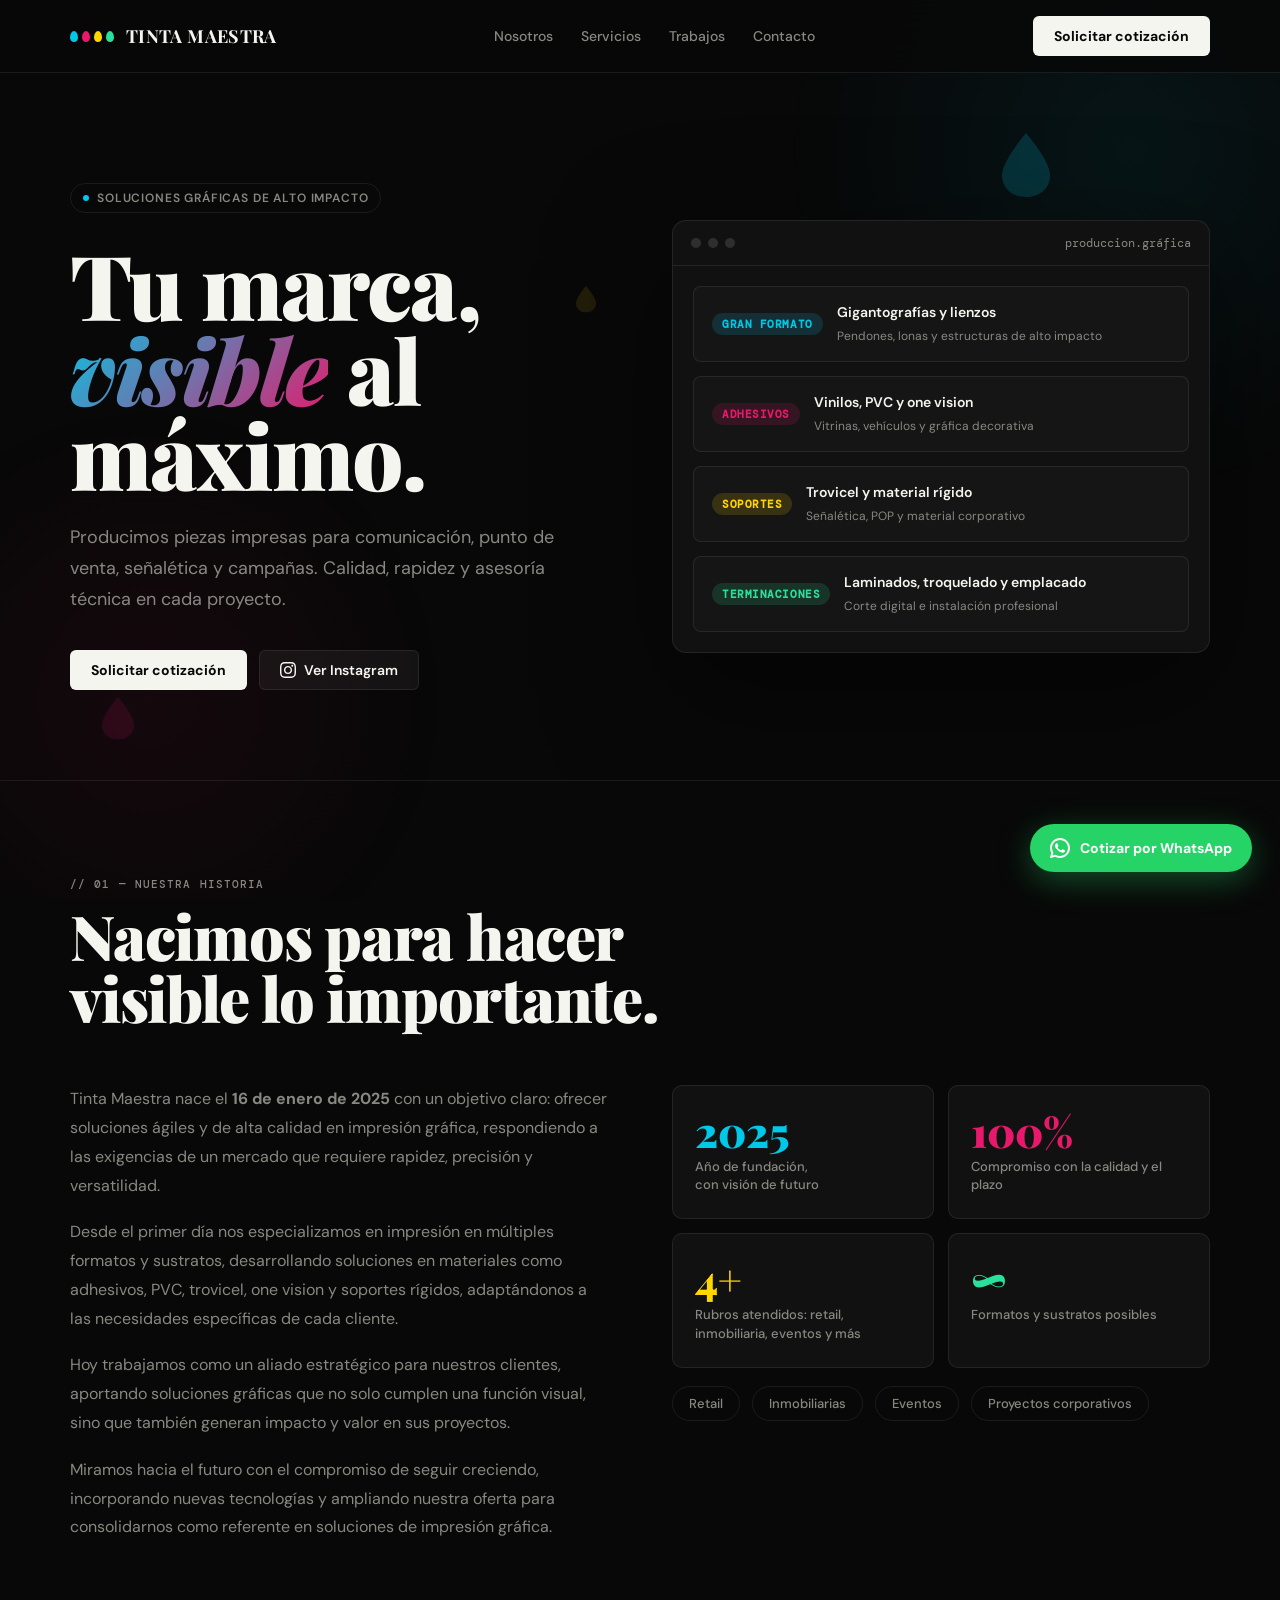
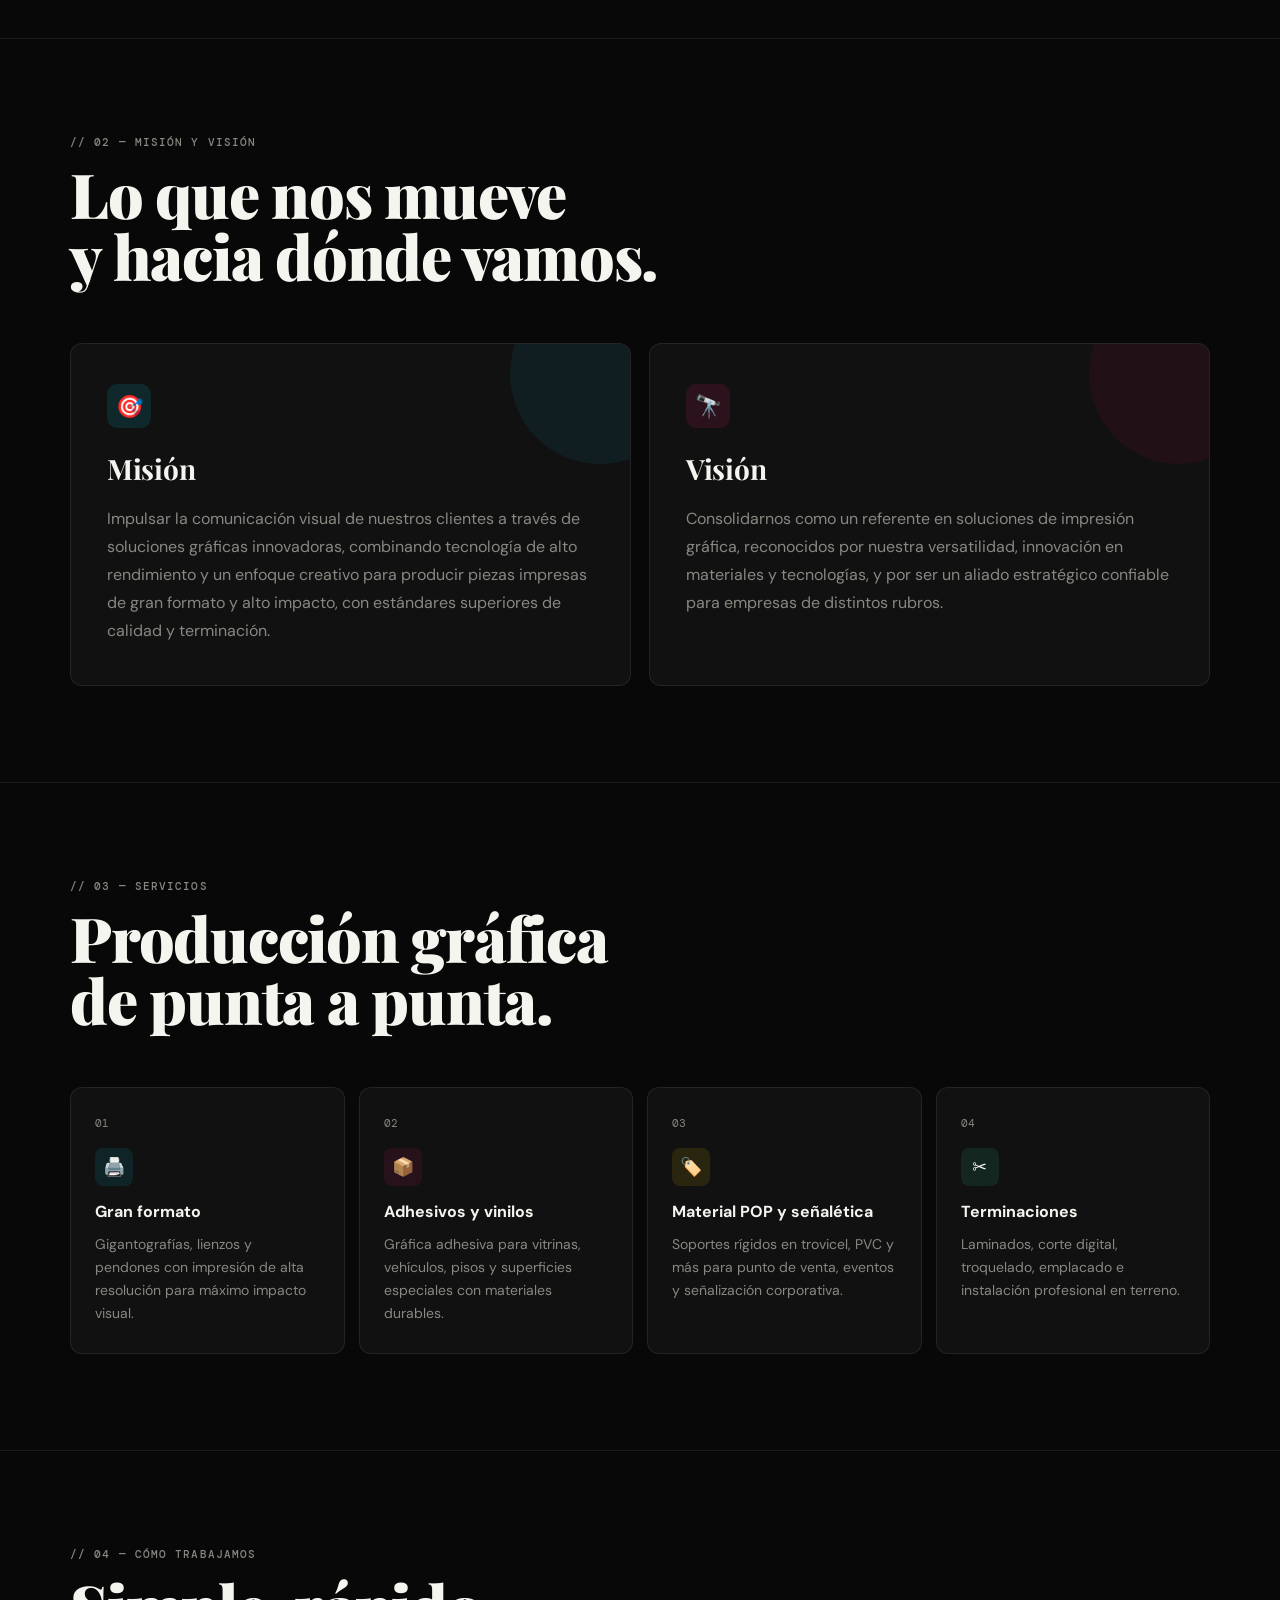
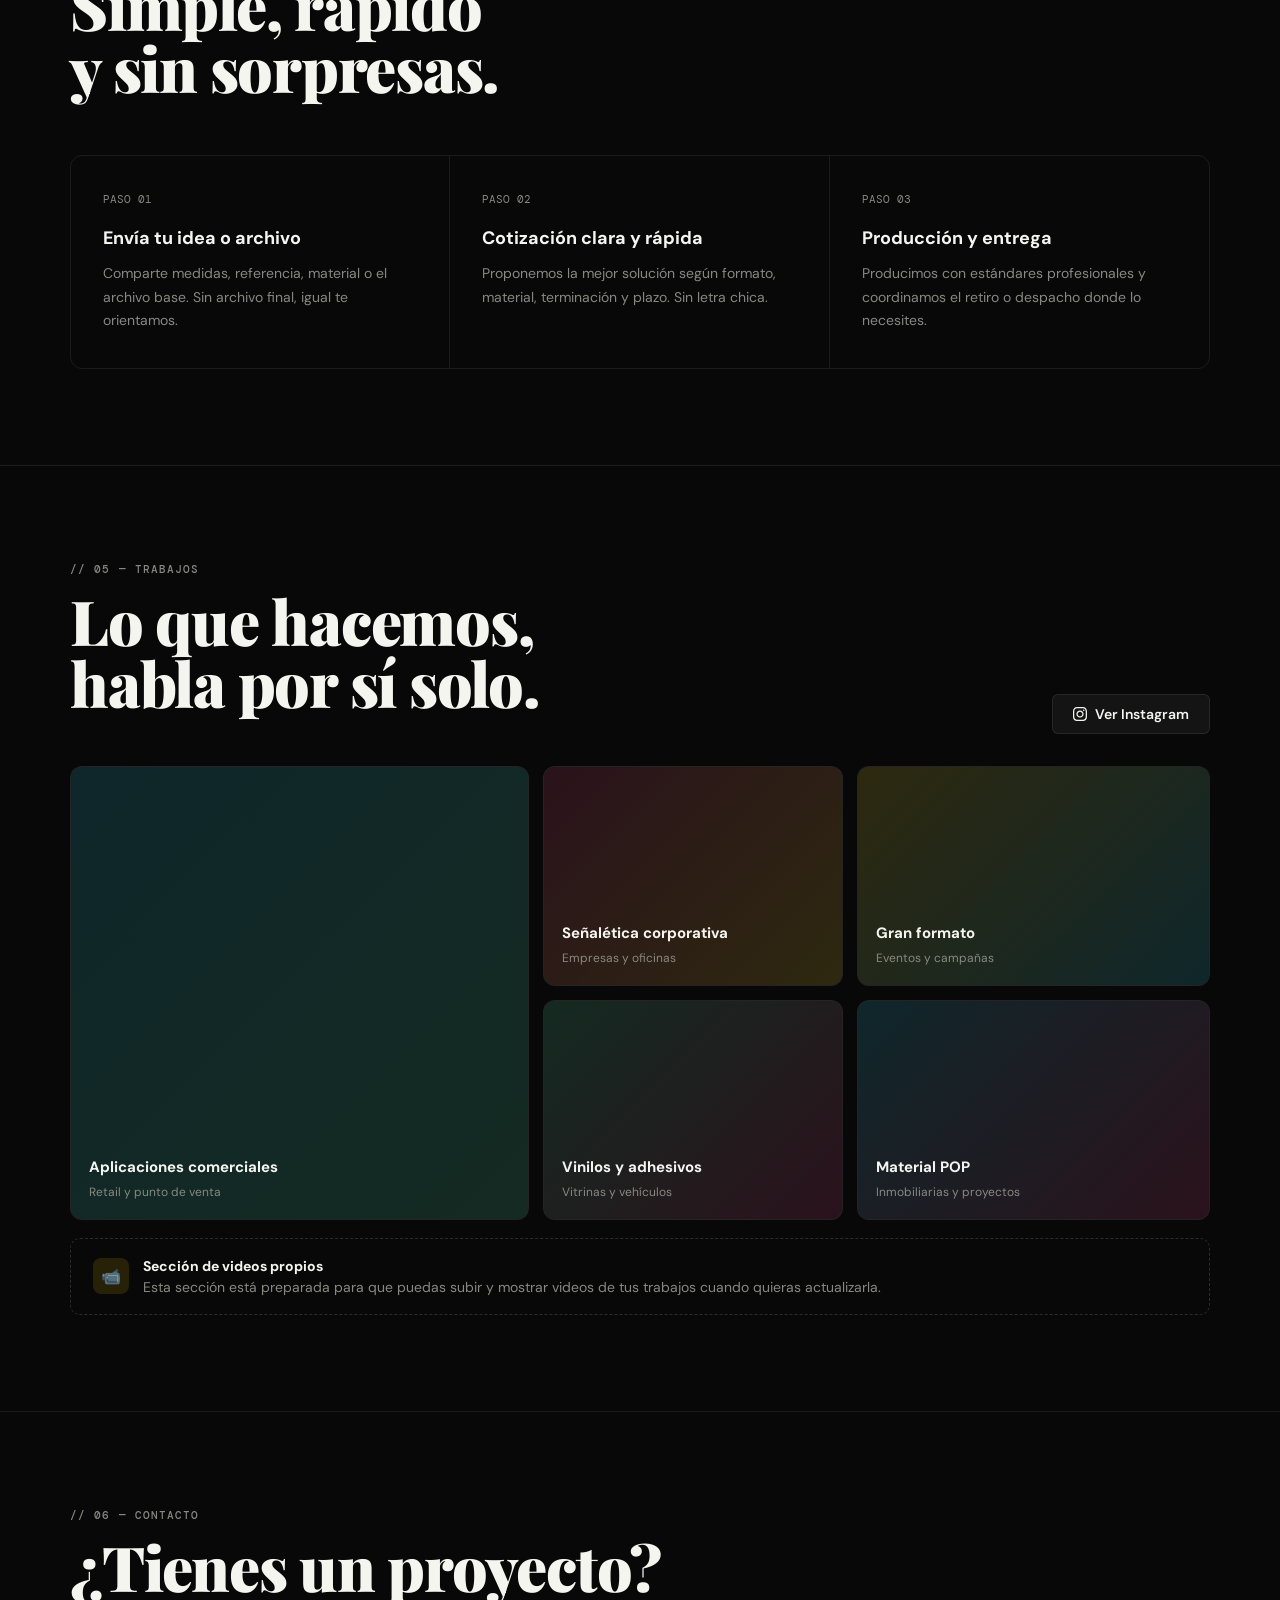
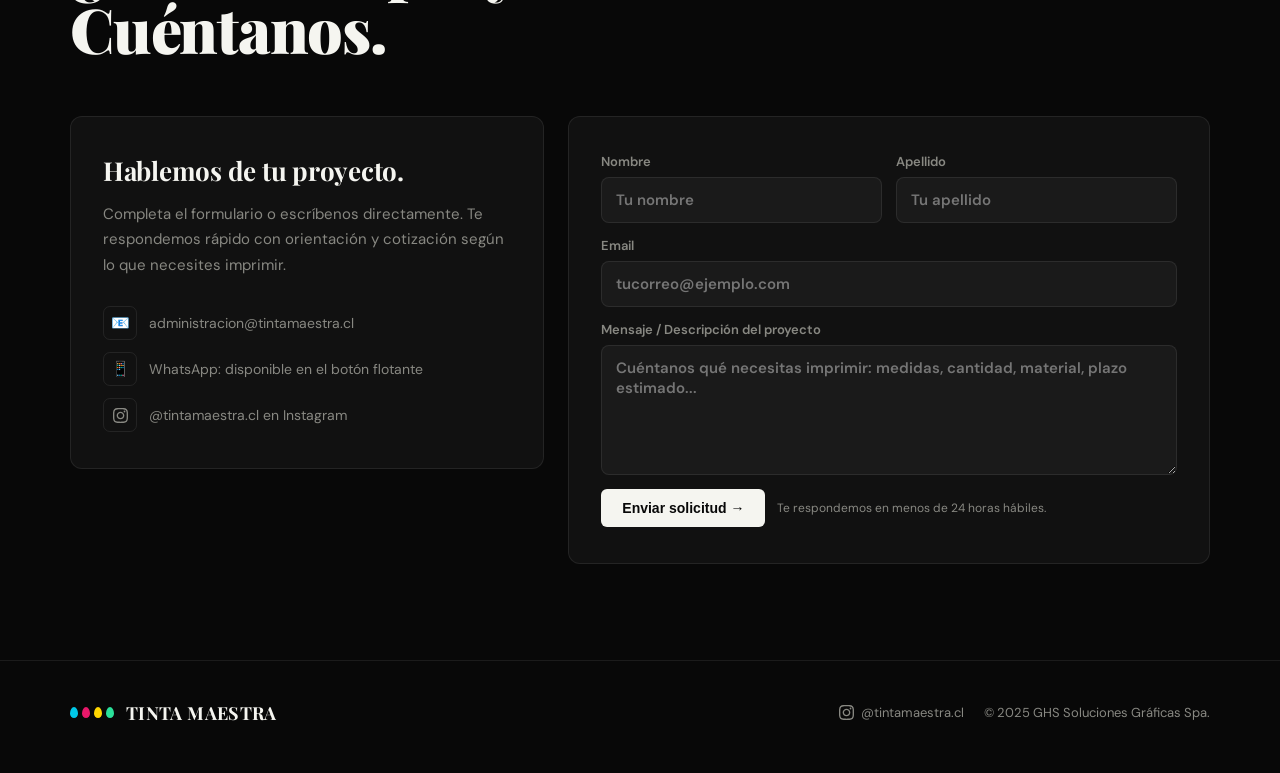
==== demotintamaestra/index.html @ c4d0e5df "feat: add Tinta Maestra landing demo" ====
<!doctype html>
<html lang="es">
<head>
  <meta charset="utf-8" />
  <meta name="viewport" content="width=device-width, initial-scale=1" />
  <title>Tinta Maestra — Soluciones Gráficas de Alto Impacto</title>
  <link rel="preconnect" href="https://fonts.googleapis.com" />
  <link rel="preconnect" href="https://fonts.gstatic.com" crossorigin />
  <link href="https://fonts.googleapis.com/css2?family=Playfair+Display:wght@700;900&family=DM+Sans:wght@300;400;500;700&family=DM+Mono:wght@400;500&display=swap" rel="stylesheet" />
  <style>
    /* ─── Tokens ─────────────────────────────────────────────── */
    :root {
      --bg:       #080808;
      --surface:  #111111;
      --border:   rgba(255,255,255,0.08);
      --text:     #f5f5f0;
      --muted:    #888882;
      --cyan:     #00C8E8;
      --magenta:  #E8186A;
      --yellow:   #FFD600;
      --green:    #2AE09A;
      font-family: 'DM Sans', system-ui, sans-serif;
    }

    *, *::before, *::after { box-sizing: border-box; margin: 0; padding: 0; }

    html { scroll-behavior: smooth; }

    body {
      background: var(--bg);
      color: var(--text);
      overflow-x: hidden;
      -webkit-font-smoothing: antialiased;
    }

    a { color: inherit; text-decoration: none; }

    /* ─── Ambient blob ────────────────────────────────────────── */
    .ambient {
      position: fixed;
      inset: 0;
      pointer-events: none;
      z-index: 0;
      overflow: hidden;
    }
    .ambient::before {
      content: '';
      position: absolute;
      width: 700px; height: 700px;
      top: -200px; right: -200px;
      background: radial-gradient(circle, rgba(0,200,232,0.07) 0%, transparent 70%);
      animation: drift 22s ease-in-out infinite alternate;
    }
    .ambient::after {
      content: '';
      position: absolute;
      width: 600px; height: 600px;
      bottom: -100px; left: -150px;
      background: radial-gradient(circle, rgba(232,24,106,0.06) 0%, transparent 70%);
      animation: drift 18s ease-in-out infinite alternate-reverse;
    }
    @keyframes drift {
      from { transform: translate(0,0); }
      to   { transform: translate(40px, 30px); }
    }

    /* ─── Drop SVG decorators ─────────────────────────────────── */
    .drops-deco {
      position: absolute;
      pointer-events: none;
      z-index: 0;
    }

    /* ─── Layout shell ────────────────────────────────────────── */
    .shell {
      width: min(1140px, calc(100% - 40px));
      margin-inline: auto;
      position: relative;
      z-index: 1;
    }

    /* ─── Nav ─────────────────────────────────────────────────── */
    .nav {
      position: sticky;
      top: 0;
      z-index: 100;
      border-bottom: 1px solid var(--border);
      background: rgba(8,8,8,0.82);
      backdrop-filter: blur(20px);
    }
    .nav-inner {
      display: flex;
      align-items: center;
      justify-content: space-between;
      min-height: 72px;
      gap: 24px;
    }
    .logo {
      display: flex;
      align-items: center;
      gap: 12px;
      font-family: 'Playfair Display', serif;
      font-size: 18px;
      font-weight: 700;
      letter-spacing: 0.02em;
    }
    .logo-drops {
      display: flex;
      gap: 4px;
    }
    .logo-drops span {
      display: block;
      width: 8px; height: 11px;
      border-radius: 50% 50% 50% 50% / 60% 60% 40% 40%;
    }
    .drop-c { background: var(--cyan); }
    .drop-m { background: var(--magenta); }
    .drop-y { background: var(--yellow); }
    .drop-g { background: var(--green); }

    .nav-links {
      display: flex;
      gap: 28px;
      color: var(--muted);
      font-size: 14px;
      font-weight: 500;
    }
    .nav-links a { transition: color 0.2s; }
    .nav-links a:hover { color: var(--text); }

    .btn {
      display: inline-flex;
      align-items: center;
      gap: 8px;
      padding: 10px 20px;
      border-radius: 6px;
      font-size: 14px;
      font-weight: 600;
      border: 1px solid var(--border);
      background: rgba(255,255,255,0.05);
      color: var(--text);
      cursor: pointer;
      transition: background 0.2s, transform 0.15s;
      white-space: nowrap;
    }
    .btn:hover { background: rgba(255,255,255,0.1); }
    .btn:active { transform: scale(0.97); }
    .btn-primary {
      background: var(--text);
      color: #080808;
      border-color: transparent;
      font-weight: 700;
    }
    .btn-primary:hover { background: #d8d8d4; }

    .btn-wa {
      background: #25D366;
      color: #fff;
      border-color: transparent;
      padding: 10px 18px;
    }
    .btn-wa:hover { background: #1ebe5d; }

    /* ─── Hero ────────────────────────────────────────────────── */
    .hero-wrap {
      position: relative;
      overflow: hidden;
      padding: 110px 0 90px;
    }
    .hero-grid {
      display: grid;
      grid-template-columns: 1fr 1fr;
      gap: 64px;
      align-items: center;
    }
    .tag {
      display: inline-flex;
      align-items: center;
      gap: 8px;
      padding: 6px 12px;
      border: 1px solid var(--border);
      border-radius: 999px;
      color: var(--muted);
      font-size: 12px;
      font-weight: 600;
      letter-spacing: 0.07em;
      text-transform: uppercase;
      margin-bottom: 28px;
    }
    .tag-dot {
      width: 6px; height: 6px;
      border-radius: 50%;
      background: var(--cyan);
      animation: pulse 2s ease-in-out infinite;
    }
    @keyframes pulse {
      0%,100% { opacity: 1; }
      50%      { opacity: 0.3; }
    }
    h1 {
      font-family: 'Playfair Display', serif;
      font-size: clamp(52px, 7vw, 96px);
      font-weight: 900;
      line-height: 0.95;
      letter-spacing: -0.02em;
      margin-bottom: 26px;
    }
    h1 em {
      font-style: italic;
      background: linear-gradient(135deg, var(--cyan), var(--magenta));
      -webkit-background-clip: text;
      -webkit-text-fill-color: transparent;
      background-clip: text;
    }
    .lead {
      color: var(--muted);
      font-size: 18px;
      line-height: 1.7;
      max-width: 520px;
      margin-bottom: 36px;
    }
    .hero-ctas {
      display: flex;
      gap: 12px;
      flex-wrap: wrap;
    }

    /* Hero visual: print board */
    .print-canvas {
      border: 1px solid var(--border);
      border-radius: 14px;
      background: var(--surface);
      overflow: hidden;
      box-shadow: 0 40px 120px rgba(0,0,0,0.5);
    }
    .canvas-bar {
      display: flex;
      align-items: center;
      justify-content: space-between;
      padding: 14px 18px;
      border-bottom: 1px solid var(--border);
    }
    .canvas-dots { display: flex; gap: 7px; }
    .canvas-dots span {
      width: 10px; height: 10px;
      border-radius: 50%;
      background: rgba(255,255,255,0.12);
    }
    .canvas-label { color: var(--muted); font-size: 12px; font-family: 'DM Mono', monospace; }
    .canvas-body { padding: 20px; display: grid; gap: 14px; }
    .print-item {
      border: 1px solid var(--border);
      border-radius: 8px;
      padding: 16px 18px;
      background: rgba(255,255,255,0.02);
      display: flex;
      align-items: center;
      gap: 14px;
    }
    .print-item .pill {
      flex-shrink: 0;
      padding: 4px 10px;
      border-radius: 999px;
      font-size: 11px;
      font-weight: 700;
      font-family: 'DM Mono', monospace;
      letter-spacing: 0.05em;
    }
    .pill-c { background: rgba(0,200,232,0.15);  color: var(--cyan); }
    .pill-m { background: rgba(232,24,106,0.15); color: var(--magenta); }
    .pill-y { background: rgba(255,214,0,0.15);  color: var(--yellow); }
    .pill-g { background: rgba(42,224,154,0.15); color: var(--green); }
    .print-item-text strong {
      display: block;
      font-size: 14px;
      font-weight: 600;
      margin-bottom: 3px;
    }
    .print-item-text span {
      font-size: 12px;
      color: var(--muted);
    }

    /* ─── Section base ────────────────────────────────────────── */
    section {
      padding: 96px 0;
      border-top: 1px solid var(--border);
      position: relative;
    }
    .section-tag {
      font-family: 'DM Mono', monospace;
      font-size: 11px;
      font-weight: 500;
      letter-spacing: 0.1em;
      text-transform: uppercase;
      color: var(--muted);
      margin-bottom: 14px;
    }
    h2 {
      font-family: 'Playfair Display', serif;
      font-size: clamp(36px, 5vw, 62px);
      font-weight: 900;
      line-height: 1.0;
      letter-spacing: -0.02em;
      margin-bottom: 20px;
    }
    .section-lead {
      color: var(--muted);
      font-size: 17px;
      line-height: 1.7;
      max-width: 640px;
    }

    /* ─── Historia ────────────────────────────────────────────── */
    .historia-grid {
      display: grid;
      grid-template-columns: 1fr 1fr;
      gap: 64px;
      align-items: start;
      margin-top: 56px;
    }
    .historia-text p {
      color: var(--muted);
      font-size: 16px;
      line-height: 1.8;
      margin-bottom: 18px;
    }
    .historia-text p:last-child { margin-bottom: 0; }
    .historia-stat-grid {
      display: grid;
      grid-template-columns: 1fr 1fr;
      gap: 14px;
    }
    .stat-card {
      border: 1px solid var(--border);
      border-radius: 10px;
      padding: 24px 22px;
      background: var(--surface);
    }
    .stat-num {
      font-family: 'Playfair Display', serif;
      font-size: 42px;
      font-weight: 900;
      line-height: 1;
      margin-bottom: 6px;
    }
    .stat-label {
      color: var(--muted);
      font-size: 13px;
      font-weight: 500;
      line-height: 1.4;
    }

    /* ─── Misión / Visión ─────────────────────────────────────── */
    .mv-grid {
      display: grid;
      grid-template-columns: 1fr 1fr;
      gap: 18px;
      margin-top: 56px;
    }
    .mv-card {
      border: 1px solid var(--border);
      border-radius: 12px;
      padding: 40px 36px;
      background: var(--surface);
      position: relative;
      overflow: hidden;
    }
    .mv-card::before {
      content: '';
      position: absolute;
      width: 180px; height: 180px;
      top: -60px; right: -60px;
      border-radius: 50%;
      opacity: 0.07;
    }
    .mv-card.mision::before { background: var(--cyan); }
    .mv-card.vision::before  { background: var(--magenta); }
    .mv-icon {
      width: 44px; height: 44px;
      border-radius: 10px;
      display: grid;
      place-items: center;
      margin-bottom: 22px;
      font-size: 22px;
    }
    .mv-card.mision .mv-icon { background: rgba(0,200,232,0.12); }
    .mv-card.vision  .mv-icon { background: rgba(232,24,106,0.12); }
    .mv-card h3 {
      font-family: 'Playfair Display', serif;
      font-size: 28px;
      font-weight: 700;
      margin-bottom: 18px;
      letter-spacing: -0.01em;
    }
    .mv-card p {
      color: var(--muted);
      font-size: 16px;
      line-height: 1.75;
    }

    /* ─── Servicios ───────────────────────────────────────────── */
    .services-grid {
      display: grid;
      grid-template-columns: repeat(4, 1fr);
      gap: 14px;
      margin-top: 56px;
    }
    .service-card {
      border: 1px solid var(--border);
      border-radius: 12px;
      padding: 28px 24px;
      background: var(--surface);
      transition: border-color 0.25s, transform 0.2s;
      opacity: 0;
      transform: translateY(18px);
    }
    .service-card.visible {
      opacity: 1;
      transform: translateY(0);
      transition: opacity 0.5s cubic-bezier(0.16,1,0.3,1), transform 0.5s cubic-bezier(0.16,1,0.3,1), border-color 0.25s;
    }
    .service-card:hover { border-color: rgba(255,255,255,0.18); transform: translateY(-3px); }
    .svc-num {
      font-family: 'DM Mono', monospace;
      font-size: 11px;
      color: var(--muted);
      margin-bottom: 18px;
    }
    .svc-icon {
      width: 38px; height: 38px;
      border-radius: 8px;
      display: grid;
      place-items: center;
      margin-bottom: 16px;
      font-size: 18px;
    }
    .service-card h3 {
      font-size: 16px;
      font-weight: 700;
      margin-bottom: 10px;
      line-height: 1.3;
    }
    .service-card p {
      color: var(--muted);
      font-size: 14px;
      line-height: 1.65;
    }

    /* ─── Proceso ─────────────────────────────────────────────── */
    .process-steps {
      display: grid;
      grid-template-columns: repeat(3, 1fr);
      gap: 0;
      margin-top: 56px;
      border: 1px solid var(--border);
      border-radius: 12px;
      overflow: hidden;
    }
    .process-step {
      padding: 36px 32px;
      border-right: 1px solid var(--border);
      position: relative;
    }
    .process-step:last-child { border-right: none; }
    .step-num {
      font-family: 'DM Mono', monospace;
      font-size: 11px;
      color: var(--muted);
      margin-bottom: 20px;
    }
    .process-step h3 {
      font-size: 18px;
      font-weight: 700;
      margin-bottom: 12px;
    }
    .process-step p {
      color: var(--muted);
      font-size: 14px;
      line-height: 1.65;
    }
    .step-line {
      position: absolute;
      top: 50%;
      right: -1px;
      width: 1px;
      height: 50%;
      transform: translateY(-50%);
    }

    /* ─── Trabajos / Galería ──────────────────────────────────── */
    .gallery-head {
      display: flex;
      align-items: flex-end;
      justify-content: space-between;
      margin-bottom: 32px;
      gap: 24px;
    }
    .gallery-grid {
      display: grid;
      grid-template-columns: 1.3fr 0.85fr 1fr;
      grid-template-rows: 220px 220px;
      gap: 14px;
    }
    .gallery-item {
      border: 1px solid var(--border);
      border-radius: 12px;
      background: var(--surface);
      overflow: hidden;
      position: relative;
      display: flex;
      align-items: flex-end;
      padding: 18px;
      transition: border-color 0.25s;
    }
    .gallery-item:hover { border-color: rgba(255,255,255,0.2); }
    .gallery-item:first-child { grid-row: 1 / 3; }
    .gallery-item .overlay {
      position: absolute;
      inset: 0;
      opacity: 0.12;
    }
    .gi-1 .overlay { background: linear-gradient(135deg, var(--cyan), var(--green)); }
    .gi-2 .overlay { background: linear-gradient(135deg, var(--magenta), var(--yellow)); }
    .gi-3 .overlay { background: linear-gradient(135deg, var(--yellow), var(--cyan)); }
    .gi-4 .overlay { background: linear-gradient(135deg, var(--green), var(--magenta)); }
    .gi-5 .overlay { background: linear-gradient(135deg, var(--cyan), var(--magenta)); }

    .gallery-label {
      position: relative;
      z-index: 1;
    }
    .gallery-label strong {
      display: block;
      font-size: 15px;
      font-weight: 700;
      margin-bottom: 3px;
    }
    .gallery-label span {
      font-size: 12px;
      color: var(--muted);
    }

    /* Video upload area */
    .upload-note {
      margin-top: 18px;
      padding: 18px 22px;
      border: 1px dashed rgba(255,255,255,0.15);
      border-radius: 10px;
      display: flex;
      align-items: center;
      gap: 14px;
      color: var(--muted);
      font-size: 14px;
    }
    .upload-icon {
      flex-shrink: 0;
      width: 36px; height: 36px;
      border-radius: 8px;
      background: rgba(255,214,0,0.12);
      display: grid;
      place-items: center;
      font-size: 16px;
    }

    /* ─── Clientes / sectores ─────────────────────────────────── */
    .clients-row {
      display: flex;
      gap: 12px;
      flex-wrap: wrap;
      margin-top: 18px;
    }
    .client-tag {
      padding: 8px 16px;
      border: 1px solid var(--border);
      border-radius: 999px;
      font-size: 13px;
      font-weight: 500;
      color: var(--muted);
    }

    /* ─── Contacto ────────────────────────────────────────────── */
    .contact-wrap {
      display: grid;
      grid-template-columns: 0.85fr 1.15fr;
      gap: 24px;
      margin-top: 56px;
      align-items: start;
    }
    .contact-info {
      border: 1px solid var(--border);
      border-radius: 12px;
      padding: 36px 32px;
      background: var(--surface);
    }
    .contact-info h3 {
      font-family: 'Playfair Display', serif;
      font-size: 26px;
      font-weight: 700;
      margin-bottom: 14px;
      letter-spacing: -0.01em;
    }
    .contact-info p {
      color: var(--muted);
      font-size: 15px;
      line-height: 1.7;
      margin-bottom: 28px;
    }
    .contact-channels { display: grid; gap: 12px; }
    .channel {
      display: flex;
      align-items: center;
      gap: 12px;
      font-size: 14px;
      color: var(--muted);
    }
    .ch-icon {
      width: 34px; height: 34px;
      border-radius: 7px;
      border: 1px solid var(--border);
      display: grid;
      place-items: center;
      font-size: 15px;
      flex-shrink: 0;
    }

    .contact-form-wrap {
      border: 1px solid var(--border);
      border-radius: 12px;
      padding: 36px 32px;
      background: var(--surface);
    }
    form { display: grid; gap: 14px; }
    .field-row {
      display: grid;
      grid-template-columns: 1fr 1fr;
      gap: 14px;
    }
    label {
      display: grid;
      gap: 7px;
      font-size: 13px;
      font-weight: 600;
      color: var(--muted);
    }
    input, textarea {
      width: 100%;
      background: rgba(255,255,255,0.04);
      border: 1px solid var(--border);
      border-radius: 8px;
      padding: 12px 14px;
      color: var(--text);
      font: inherit;
      font-size: 15px;
      transition: border-color 0.2s;
      outline: none;
    }
    input:focus, textarea:focus { border-color: rgba(255,255,255,0.25); }
    textarea { min-height: 130px; resize: vertical; }
    .form-actions {
      display: flex;
      gap: 12px;
      align-items: center;
      flex-wrap: wrap;
    }
    .form-note {
      font-size: 12px;
      color: var(--muted);
      line-height: 1.5;
    }

    /* ─── Floating WhatsApp ───────────────────────────────────── */
    .wa-float {
      position: fixed;
      bottom: 28px;
      right: 28px;
      z-index: 200;
      display: flex;
      align-items: center;
      gap: 10px;
      padding: 14px 20px;
      background: #25D366;
      color: #fff;
      border-radius: 999px;
      font-size: 14px;
      font-weight: 700;
      box-shadow: 0 8px 32px rgba(37,211,102,0.35);
      transition: transform 0.2s, box-shadow 0.2s;
    }
    .wa-float:hover {
      transform: translateY(-2px);
      box-shadow: 0 12px 40px rgba(37,211,102,0.45);
    }
    .wa-float svg { flex-shrink: 0; }

    /* ─── Footer ──────────────────────────────────────────────── */
    footer {
      border-top: 1px solid var(--border);
      padding: 40px 0 48px;
    }
    .footer-inner {
      display: flex;
      align-items: center;
      justify-content: space-between;
      gap: 24px;
      flex-wrap: wrap;
    }
    .footer-right {
      display: flex;
      align-items: center;
      gap: 20px;
      color: var(--muted);
      font-size: 13px;
    }
    .ig-link {
      display: flex;
      align-items: center;
      gap: 7px;
      color: var(--muted);
      font-size: 13px;
      transition: color 0.2s;
    }
    .ig-link:hover { color: var(--text); }

    /* ─── Drop decorators scattered ──────────────────────────── */
    .drop-scatter {
      position: absolute;
      pointer-events: none;
      z-index: 0;
    }
    .drop-svg {
      opacity: 0.55;
    }

    /* ─── Responsive ──────────────────────────────────────────── */
    @media (max-width: 1000px) {
      .hero-grid,
      .historia-grid,
      .mv-grid,
      .contact-wrap { grid-template-columns: 1fr; }
      .services-grid { grid-template-columns: 1fr 1fr; }
      .gallery-grid {
        grid-template-columns: 1fr 1fr;
        grid-template-rows: auto;
      }
      .gallery-item:first-child { grid-row: auto; }
    }
    @media (max-width: 720px) {
      .nav-links { display: none; }
      .process-steps { grid-template-columns: 1fr; }
      .process-step { border-right: none; border-bottom: 1px solid var(--border); }
      .process-step:last-child { border-bottom: none; }
      .services-grid { grid-template-columns: 1fr; }
      .gallery-grid { grid-template-columns: 1fr; }
      .field-row { grid-template-columns: 1fr; }
      .wa-float span { display: none; }
      .wa-float { padding: 14px; }
    }
  </style>
</head>
<body>

  <!-- Ambient lighting -->
  <div class="ambient" aria-hidden="true"></div>

  <!-- Floating WhatsApp -->
  <a class="wa-float" href="https://wa.me/56912345678?text=Hola%20Tinta%20Maestra%2C%20quisiera%20cotizar%20un%20trabajo." target="_blank" rel="noreferrer" aria-label="Contactar por WhatsApp">
    <svg width="20" height="20" viewBox="0 0 24 24" fill="currentColor">
      <path d="M17.472 14.382c-.297-.149-1.758-.867-2.03-.967-.273-.099-.471-.148-.67.15-.197.297-.767.966-.94 1.164-.173.199-.347.223-.644.075-.297-.15-1.255-.463-2.39-1.475-.883-.788-1.48-1.761-1.653-2.059-.173-.297-.018-.458.13-.606.134-.133.298-.347.446-.52.149-.174.198-.298.298-.497.099-.198.05-.371-.025-.52-.075-.149-.669-1.612-.916-2.207-.242-.579-.487-.5-.669-.51-.173-.008-.371-.01-.57-.01-.198 0-.52.074-.792.372-.272.297-1.04 1.016-1.04 2.479 0 1.462 1.065 2.875 1.213 3.074.149.198 2.096 3.2 5.077 4.487.709.306 1.262.489 1.694.625.712.227 1.36.195 1.871.118.571-.085 1.758-.719 2.006-1.413.248-.694.248-1.289.173-1.413-.074-.124-.272-.198-.57-.347z"/>
      <path d="M12 0C5.373 0 0 5.373 0 12c0 2.127.558 4.126 1.532 5.858L.054 23.447a.5.5 0 00.61.61l5.629-1.49A11.95 11.95 0 0012 24c6.627 0 12-5.373 12-12S18.627 0 12 0zm0 21.6a9.549 9.549 0 01-4.9-1.349l-.35-.208-3.637.963.973-3.55-.23-.365A9.6 9.6 0 012.4 12C2.4 6.698 6.698 2.4 12 2.4S21.6 6.698 21.6 12 17.302 21.6 12 21.6z"/>
    </svg>
    <span>Cotizar por WhatsApp</span>
  </a>

  <!-- Nav -->
  <nav class="nav">
    <div class="shell nav-inner">
      <a class="logo" href="#">
        <div class="logo-drops" aria-hidden="true">
          <span class="drop-c"></span>
          <span class="drop-m"></span>
          <span class="drop-y"></span>
          <span class="drop-g"></span>
        </div>
        TINTA MAESTRA
      </a>
      <div class="nav-links">
        <a href="#nosotros">Nosotros</a>
        <a href="#servicios">Servicios</a>
        <a href="#trabajos">Trabajos</a>
        <a href="#contacto">Contacto</a>
      </div>
      <a class="btn btn-primary" href="#contacto">Solicitar cotización</a>
    </div>
  </nav>

  <main>
    <!-- ── HERO ──────────────────────────────────────────────── -->
    <div class="hero-wrap">
      <!-- Drop decorators -->
      <svg class="drop-scatter" style="top:60px;right:18%;opacity:0.18" width="48" height="64" viewBox="0 0 48 64">
        <path d="M24 0 C24 0 48 28 48 42 C48 56 37.3 64 24 64 C10.7 64 0 56 0 42 C0 28 24 0 24 0Z" fill="#00C8E8"/>
      </svg>
      <svg class="drop-scatter" style="bottom:40px;left:8%;opacity:0.13" width="32" height="44" viewBox="0 0 48 64">
        <path d="M24 0 C24 0 48 28 48 42 C48 56 37.3 64 24 64 C10.7 64 0 56 0 42 C0 28 24 0 24 0Z" fill="#E8186A"/>
      </svg>
      <svg class="drop-scatter" style="top:30%;left:45%;opacity:0.10" width="20" height="28" viewBox="0 0 48 64">
        <path d="M24 0 C24 0 48 28 48 42 C48 56 37.3 64 24 64 C10.7 64 0 56 0 42 C0 28 24 0 24 0Z" fill="#FFD600"/>
      </svg>

      <div class="shell hero-grid">
        <div>
          <div class="tag">
            <span class="tag-dot"></span>
            Soluciones gráficas de alto impacto
          </div>
          <h1>Tu marca,<br /><em>visible</em> al máximo.</h1>
          <p class="lead">
            Producimos piezas impresas para comunicación, punto de venta, señalética y campañas. Calidad, rapidez y asesoría técnica en cada proyecto.
          </p>
          <div class="hero-ctas">
            <a class="btn btn-primary" href="#contacto">Solicitar cotización</a>
            <a class="btn" href="https://www.instagram.com/tintamaestra.cl/" target="_blank" rel="noreferrer">
              <svg width="16" height="16" viewBox="0 0 24 24" fill="currentColor"><path d="M12 2.163c3.204 0 3.584.012 4.85.07 3.252.148 4.771 1.691 4.919 4.919.058 1.265.069 1.645.069 4.849 0 3.205-.012 3.584-.069 4.849-.149 3.225-1.664 4.771-4.919 4.919-1.266.058-1.644.07-4.85.07-3.204 0-3.584-.012-4.849-.07-3.26-.149-4.771-1.699-4.919-4.92-.058-1.265-.07-1.644-.07-4.849 0-3.204.013-3.583.07-4.849.149-3.227 1.664-4.771 4.919-4.919 1.266-.057 1.645-.069 4.849-.069zm0-2.163c-3.259 0-3.667.014-4.947.072-4.358.2-6.78 2.618-6.98 6.98-.059 1.281-.073 1.689-.073 4.948 0 3.259.014 3.668.072 4.948.2 4.358 2.618 6.78 6.98 6.98 1.281.058 1.689.072 4.948.072 3.259 0 3.668-.014 4.948-.072 4.354-.2 6.782-2.618 6.979-6.98.059-1.28.073-1.689.073-4.948 0-3.259-.014-3.667-.072-4.947-.196-4.354-2.617-6.78-6.979-6.98-1.281-.059-1.69-.073-4.949-.073zm0 5.838c-3.403 0-6.162 2.759-6.162 6.162s2.759 6.163 6.162 6.163 6.162-2.759 6.162-6.163c0-3.403-2.759-6.162-6.162-6.162zm0 10.162c-2.209 0-4-1.79-4-4 0-2.209 1.791-4 4-4s4 1.791 4 4c0 2.21-1.791 4-4 4zm6.406-11.845c-.796 0-1.441.645-1.441 1.44s.645 1.44 1.441 1.44c.795 0 1.439-.645 1.439-1.44s-.644-1.44-1.439-1.44z"/></svg>
              Ver Instagram
            </a>
          </div>
        </div>
        <div class="print-canvas">
          <div class="canvas-bar">
            <div class="canvas-dots"><span></span><span></span><span></span></div>
            <span class="canvas-label">produccion.gráfica</span>
          </div>
          <div class="canvas-body">
            <div class="print-item">
              <span class="pill pill-c">GRAN FORMATO</span>
              <div class="print-item-text">
                <strong>Gigantografías y lienzos</strong>
                <span>Pendones, lonas y estructuras de alto impacto</span>
              </div>
            </div>
            <div class="print-item">
              <span class="pill pill-m">ADHESIVOS</span>
              <div class="print-item-text">
                <strong>Vinilos, PVC y one vision</strong>
                <span>Vitrinas, vehículos y gráfica decorativa</span>
              </div>
            </div>
            <div class="print-item">
              <span class="pill pill-y">SOPORTES</span>
              <div class="print-item-text">
                <strong>Trovicel y material rígido</strong>
                <span>Señalética, POP y material corporativo</span>
              </div>
            </div>
            <div class="print-item">
              <span class="pill pill-g">TERMINACIONES</span>
              <div class="print-item-text">
                <strong>Laminados, troquelado y emplacado</strong>
                <span>Corte digital e instalación profesional</span>
              </div>
            </div>
          </div>
        </div>
      </div>
    </div>

    <!-- ── NOSOTROS / HISTORIA ────────────────────────────────── -->
    <section id="nosotros">
      <div class="shell">
        <p class="section-tag">// 01 — Nuestra historia</p>
        <h2>Nacimos para hacer<br />visible lo importante.</h2>

        <div class="historia-grid">
          <div class="historia-text">
            <p>
              Tinta Maestra nace el <strong>16 de enero de 2025</strong> con un objetivo claro: ofrecer soluciones ágiles y de alta calidad en impresión gráfica, respondiendo a las exigencias de un mercado que requiere rapidez, precisión y versatilidad.
            </p>
            <p>
              Desde el primer día nos especializamos en impresión en múltiples formatos y sustratos, desarrollando soluciones en materiales como adhesivos, PVC, trovicel, one vision y soportes rígidos, adaptándonos a las necesidades específicas de cada cliente.
            </p>
            <p>
              Hoy trabajamos como un aliado estratégico para nuestros clientes, aportando soluciones gráficas que no solo cumplen una función visual, sino que también generan impacto y valor en sus proyectos.
            </p>
            <p>
              Miramos hacia el futuro con el compromiso de seguir creciendo, incorporando nuevas tecnologías y ampliando nuestra oferta para consolidarnos como referente en soluciones de impresión gráfica.
            </p>
          </div>
          <div>
            <div class="historia-stat-grid">
              <div class="stat-card">
                <div class="stat-num" style="color:var(--cyan)">2025</div>
                <div class="stat-label">Año de fundación,<br/>con visión de futuro</div>
              </div>
              <div class="stat-card">
                <div class="stat-num" style="color:var(--magenta)">100%</div>
                <div class="stat-label">Compromiso con la calidad y el plazo</div>
              </div>
              <div class="stat-card">
                <div class="stat-num" style="color:var(--yellow)">4+</div>
                <div class="stat-label">Rubros atendidos: retail, inmobiliaria, eventos y más</div>
              </div>
              <div class="stat-card">
                <div class="stat-num" style="color:var(--green)">∞</div>
                <div class="stat-label">Formatos y sustratos posibles</div>
              </div>
            </div>
            <div class="clients-row" style="margin-top:18px">
              <span class="client-tag">Retail</span>
              <span class="client-tag">Inmobiliarias</span>
              <span class="client-tag">Eventos</span>
              <span class="client-tag">Proyectos corporativos</span>
            </div>
          </div>
        </div>
      </div>
    </section>

    <!-- ── MISIÓN / VISIÓN ────────────────────────────────────── -->
    <section>
      <div class="shell">
        <p class="section-tag">// 02 — Misión y visión</p>
        <h2>Lo que nos mueve<br />y hacia dónde vamos.</h2>
        <div class="mv-grid">
          <div class="mv-card mision">
            <div class="mv-icon">🎯</div>
            <h3>Misión</h3>
            <p>Impulsar la comunicación visual de nuestros clientes a través de soluciones gráficas innovadoras, combinando tecnología de alto rendimiento y un enfoque creativo para producir piezas impresas de gran formato y alto impacto, con estándares superiores de calidad y terminación.</p>
          </div>
          <div class="mv-card vision">
            <div class="mv-icon">🔭</div>
            <h3>Visión</h3>
            <p>Consolidarnos como un referente en soluciones de impresión gráfica, reconocidos por nuestra versatilidad, innovación en materiales y tecnologías, y por ser un aliado estratégico confiable para empresas de distintos rubros.</p>
          </div>
        </div>
      </div>
    </section>

    <!-- ── SERVICIOS ──────────────────────────────────────────── -->
    <section id="servicios">
      <div class="shell">
        <p class="section-tag">// 03 — Servicios</p>
        <h2>Producción gráfica<br />de punta a punta.</h2>
        <div class="services-grid">
          <article class="service-card" style="--delay:0ms">
            <div class="svc-num">01</div>
            <div class="svc-icon" style="background:rgba(0,200,232,0.1)">🖨️</div>
            <h3>Gran formato</h3>
            <p>Gigantografías, lienzos y pendones con impresión de alta resolución para máximo impacto visual.</p>
          </article>
          <article class="service-card" style="--delay:80ms">
            <div class="svc-num">02</div>
            <div class="svc-icon" style="background:rgba(232,24,106,0.1)">📦</div>
            <h3>Adhesivos y vinilos</h3>
            <p>Gráfica adhesiva para vitrinas, vehículos, pisos y superficies especiales con materiales durables.</p>
          </article>
          <article class="service-card" style="--delay:160ms">
            <div class="svc-num">03</div>
            <div class="svc-icon" style="background:rgba(255,214,0,0.1)">🏷️</div>
            <h3>Material POP y señalética</h3>
            <p>Soportes rígidos en trovicel, PVC y más para punto de venta, eventos y señalización corporativa.</p>
          </article>
          <article class="service-card" style="--delay:240ms">
            <div class="svc-num">04</div>
            <div class="svc-icon" style="background:rgba(42,224,154,0.1)">✂️</div>
            <h3>Terminaciones</h3>
            <p>Laminados, corte digital, troquelado, emplacado e instalación profesional en terreno.</p>
          </article>
        </div>
      </div>
    </section>

    <!-- ── PROCESO ────────────────────────────────────────────── -->
    <section id="proceso">
      <div class="shell">
        <p class="section-tag">// 04 — Cómo trabajamos</p>
        <h2>Simple, rápido<br />y sin sorpresas.</h2>
        <div class="process-steps">
          <article class="process-step">
            <div class="step-num">PASO 01</div>
            <h3>Envía tu idea o archivo</h3>
            <p>Comparte medidas, referencia, material o el archivo base. Sin archivo final, igual te orientamos.</p>
          </article>
          <article class="process-step">
            <div class="step-num">PASO 02</div>
            <h3>Cotización clara y rápida</h3>
            <p>Proponemos la mejor solución según formato, material, terminación y plazo. Sin letra chica.</p>
          </article>
          <article class="process-step">
            <div class="step-num">PASO 03</div>
            <h3>Producción y entrega</h3>
            <p>Producimos con estándares profesionales y coordinamos el retiro o despacho donde lo necesites.</p>
          </article>
        </div>
      </div>
    </section>

    <!-- ── TRABAJOS ───────────────────────────────────────────── -->
    <section id="trabajos">
      <div class="shell">
        <div class="gallery-head">
          <div>
            <p class="section-tag">// 05 — Trabajos</p>
            <h2>Lo que hacemos,<br />habla por sí solo.</h2>
          </div>
          <a class="btn" href="https://www.instagram.com/tintamaestra.cl/" target="_blank" rel="noreferrer">
            <svg width="14" height="14" viewBox="0 0 24 24" fill="currentColor"><path d="M12 2.163c3.204 0 3.584.012 4.85.07 3.252.148 4.771 1.691 4.919 4.919.058 1.265.069 1.645.069 4.849 0 3.205-.012 3.584-.069 4.849-.149 3.225-1.664 4.771-4.919 4.919-1.266.058-1.644.07-4.85.07-3.204 0-3.584-.012-4.849-.07-3.26-.149-4.771-1.699-4.919-4.92-.058-1.265-.07-1.644-.07-4.849 0-3.204.013-3.583.07-4.849.149-3.227 1.664-4.771 4.919-4.919 1.266-.057 1.645-.069 4.849-.069zm0-2.163c-3.259 0-3.667.014-4.947.072-4.358.2-6.78 2.618-6.98 6.98-.059 1.281-.073 1.689-.073 4.948 0 3.259.014 3.668.072 4.948.2 4.358 2.618 6.78 6.98 6.98 1.281.058 1.689.072 4.948.072 3.259 0 3.668-.014 4.948-.072 4.354-.2 6.782-2.618 6.979-6.98.059-1.28.073-1.689.073-4.948 0-3.259-.014-3.667-.072-4.947-.196-4.354-2.617-6.78-6.979-6.98-1.281-.059-1.69-.073-4.949-.073zm0 5.838c-3.403 0-6.162 2.759-6.162 6.162s2.759 6.163 6.162 6.163 6.162-2.759 6.162-6.163c0-3.403-2.759-6.162-6.162-6.162zm0 10.162c-2.209 0-4-1.79-4-4 0-2.209 1.791-4 4-4s4 1.791 4 4c0 2.21-1.791 4-4 4zm6.406-11.845c-.796 0-1.441.645-1.441 1.44s.645 1.44 1.441 1.44c.795 0 1.439-.645 1.439-1.44s-.644-1.44-1.439-1.44z"/></svg>
            Ver Instagram
          </a>
        </div>
        <div class="gallery-grid">
          <div class="gallery-item gi-1">
            <div class="overlay"></div>
            <div class="gallery-label">
              <strong>Aplicaciones comerciales</strong>
              <span>Retail y punto de venta</span>
            </div>
          </div>
          <div class="gallery-item gi-2">
            <div class="overlay"></div>
            <div class="gallery-label">
              <strong>Señalética corporativa</strong>
              <span>Empresas y oficinas</span>
            </div>
          </div>
          <div class="gallery-item gi-3">
            <div class="overlay"></div>
            <div class="gallery-label">
              <strong>Gran formato</strong>
              <span>Eventos y campañas</span>
            </div>
          </div>
          <div class="gallery-item gi-4">
            <div class="overlay"></div>
            <div class="gallery-label">
              <strong>Vinilos y adhesivos</strong>
              <span>Vitrinas y vehículos</span>
            </div>
          </div>
          <div class="gallery-item gi-5">
            <div class="overlay"></div>
            <div class="gallery-label">
              <strong>Material POP</strong>
              <span>Inmobiliarias y proyectos</span>
            </div>
          </div>
        </div>
        <div class="upload-note">
          <div class="upload-icon">📹</div>
          <div>
            <strong style="display:block;font-size:14px;margin-bottom:3px;color:var(--text)">Sección de videos propios</strong>
            <span>Esta sección está preparada para que puedas subir y mostrar videos de tus trabajos cuando quieras actualizarla.</span>
          </div>
        </div>
      </div>
    </section>

    <!-- ── CONTACTO ───────────────────────────────────────────── -->
    <section id="contacto">
      <div class="shell">
        <p class="section-tag">// 06 — Contacto</p>
        <h2>¿Tienes un proyecto?<br />Cuéntanos.</h2>
        <div class="contact-wrap">
          <div class="contact-info">
            <h3>Hablemos de tu proyecto.</h3>
            <p>Completa el formulario o escríbenos directamente. Te respondemos rápido con orientación y cotización según lo que necesites imprimir.</p>
            <div class="contact-channels">
              <div class="channel">
                <div class="ch-icon">📧</div>
                <span>administracion@tintamaestra.cl</span>
              </div>
              <div class="channel">
                <div class="ch-icon">📱</div>
                <span>WhatsApp: disponible en el botón flotante</span>
              </div>
              <div class="channel">
                <div class="ch-icon">
                  <svg width="15" height="15" viewBox="0 0 24 24" fill="currentColor"><path d="M12 2.163c3.204 0 3.584.012 4.85.07 3.252.148 4.771 1.691 4.919 4.919.058 1.265.069 1.645.069 4.849 0 3.205-.012 3.584-.069 4.849-.149 3.225-1.664 4.771-4.919 4.919-1.266.058-1.644.07-4.85.07-3.204 0-3.584-.012-4.849-.07-3.26-.149-4.771-1.699-4.919-4.92-.058-1.265-.07-1.644-.07-4.849 0-3.204.013-3.583.07-4.849.149-3.227 1.664-4.771 4.919-4.919 1.266-.057 1.645-.069 4.849-.069zm0-2.163c-3.259 0-3.667.014-4.947.072-4.358.2-6.78 2.618-6.98 6.98-.059 1.281-.073 1.689-.073 4.948 0 3.259.014 3.668.072 4.948.2 4.358 2.618 6.78 6.98 6.98 1.281.058 1.689.072 4.948.072 3.259 0 3.668-.014 4.948-.072 4.354-.2 6.782-2.618 6.979-6.98.059-1.28.073-1.689.073-4.948 0-3.259-.014-3.667-.072-4.947-.196-4.354-2.617-6.78-6.979-6.98-1.281-.059-1.69-.073-4.949-.073zm0 5.838c-3.403 0-6.162 2.759-6.162 6.162s2.759 6.163 6.162 6.163 6.162-2.759 6.162-6.163c0-3.403-2.759-6.162-6.162-6.162zm0 10.162c-2.209 0-4-1.79-4-4 0-2.209 1.791-4 4-4s4 1.791 4 4c0 2.21-1.791 4-4 4zm6.406-11.845c-.796 0-1.441.645-1.441 1.44s.645 1.44 1.441 1.44c.795 0 1.439-.645 1.439-1.44s-.644-1.44-1.439-1.44z"/></svg>
                </div>
                <a href="https://www.instagram.com/tintamaestra.cl/" target="_blank" rel="noreferrer" style="color:var(--muted);transition:color 0.2s" onmouseover="this.style.color='#f5f5f0'" onmouseout="this.style.color=''">@tintamaestra.cl en Instagram</a>
              </div>
            </div>
          </div>
          <div class="contact-form-wrap">
            <form id="contact-form" action="https://formspree.io/f/XXXXXXXX" method="POST">
              <input type="hidden" name="_subject" value="Nueva cotización desde tintamaestra.cl" />
              <input type="hidden" name="_to" value="administracion@tintamaestra.cl" />
              <div class="field-row">
                <label>
                  Nombre
                  <input type="text" name="nombre" autocomplete="given-name" placeholder="Tu nombre" required />
                </label>
                <label>
                  Apellido
                  <input type="text" name="apellido" autocomplete="family-name" placeholder="Tu apellido" required />
                </label>
              </div>
              <label>
                Email
                <input type="email" name="email" autocomplete="email" placeholder="tucorreo@ejemplo.com" required />
              </label>
              <label>
                Mensaje / Descripción del proyecto
                <textarea name="mensaje" placeholder="Cuéntanos qué necesitas imprimir: medidas, cantidad, material, plazo estimado..." required></textarea>
              </label>
              <div class="form-actions">
                <button class="btn btn-primary" type="submit">Enviar solicitud →</button>
                <p class="form-note">Te respondemos en menos de 24 horas hábiles.</p>
              </div>
              <div id="form-msg" style="display:none;padding:12px 14px;border-radius:8px;font-size:14px;margin-top:6px"></div>
            </form>
          </div>
        </div>
      </div>
    </section>
  </main>

  <!-- Footer -->
  <footer>
    <div class="shell footer-inner">
      <a class="logo" href="#">
        <div class="logo-drops" aria-hidden="true">
          <span class="drop-c"></span>
          <span class="drop-m"></span>
          <span class="drop-y"></span>
          <span class="drop-g"></span>
        </div>
        TINTA MAESTRA
      </a>
      <div class="footer-right">
        <a class="ig-link" href="https://www.instagram.com/tintamaestra.cl/" target="_blank" rel="noreferrer">
          <svg width="15" height="15" viewBox="0 0 24 24" fill="currentColor"><path d="M12 2.163c3.204 0 3.584.012 4.85.07 3.252.148 4.771 1.691 4.919 4.919.058 1.265.069 1.645.069 4.849 0 3.205-.012 3.584-.069 4.849-.149 3.225-1.664 4.771-4.919 4.919-1.266.058-1.644.07-4.85.07-3.204 0-3.584-.012-4.849-.07-3.26-.149-4.771-1.699-4.919-4.92-.058-1.265-.07-1.644-.07-4.849 0-3.204.013-3.583.07-4.849.149-3.227 1.664-4.771 4.919-4.919 1.266-.057 1.645-.069 4.849-.069zm0-2.163c-3.259 0-3.667.014-4.947.072-4.358.2-6.78 2.618-6.98 6.98-.059 1.281-.073 1.689-.073 4.948 0 3.259.014 3.668.072 4.948.2 4.358 2.618 6.78 6.98 6.98 1.281.058 1.689.072 4.948.072 3.259 0 3.668-.014 4.948-.072 4.354-.2 6.782-2.618 6.979-6.98.059-1.28.073-1.689.073-4.948 0-3.259-.014-3.667-.072-4.947-.196-4.354-2.617-6.78-6.979-6.98-1.281-.059-1.69-.073-4.949-.073zm0 5.838c-3.403 0-6.162 2.759-6.162 6.162s2.759 6.163 6.162 6.163 6.162-2.759 6.162-6.163c0-3.403-2.759-6.162-6.162-6.162zm0 10.162c-2.209 0-4-1.79-4-4 0-2.209 1.791-4 4-4s4 1.791 4 4c0 2.21-1.791 4-4 4zm6.406-11.845c-.796 0-1.441.645-1.441 1.44s.645 1.44 1.441 1.44c.795 0 1.439-.645 1.439-1.44s-.644-1.44-1.439-1.44z"/></svg>
          @tintamaestra.cl
        </a>
        <span>© 2025 GHS Soluciones Gráficas Spa.</span>
      </div>
    </div>
  </footer>

  <script>
    // Scroll reveal for service cards
    const observer = new IntersectionObserver((entries) => {
      entries.forEach((entry, i) => {
        if (entry.isIntersecting) {
          const delay = parseInt(entry.target.style.getPropertyValue('--delay')) || 0;
          setTimeout(() => entry.target.classList.add('visible'), delay);
          observer.unobserve(entry.target);
        }
      });
    }, { threshold: 0.1 });

    document.querySelectorAll('.service-card').forEach(el => observer.observe(el));

    // Form submission feedback
    const form = document.getElementById('contact-form');
    const msg  = document.getElementById('form-msg');

    form.addEventListener('submit', async (e) => {
      const btn = form.querySelector('button[type=submit]');
      btn.textContent = 'Enviando…';
      btn.disabled = true;

      // If Formspree is not yet configured, show a demo message
      const action = form.action;
      if (action.includes('XXXXXXXX')) {
        e.preventDefault();
        setTimeout(() => {
          msg.style.display = 'block';
          msg.style.background = 'rgba(42,224,154,0.12)';
          msg.style.border = '1px solid rgba(42,224,154,0.25)';
          msg.style.color = '#2AE09A';
          msg.textContent = '✓ Demo: formulario listo. En producción se conecta al email de Tinta Maestra.';
          btn.textContent = 'Enviado';
        }, 800);
      }
    });
  </script>
</body>
</html>
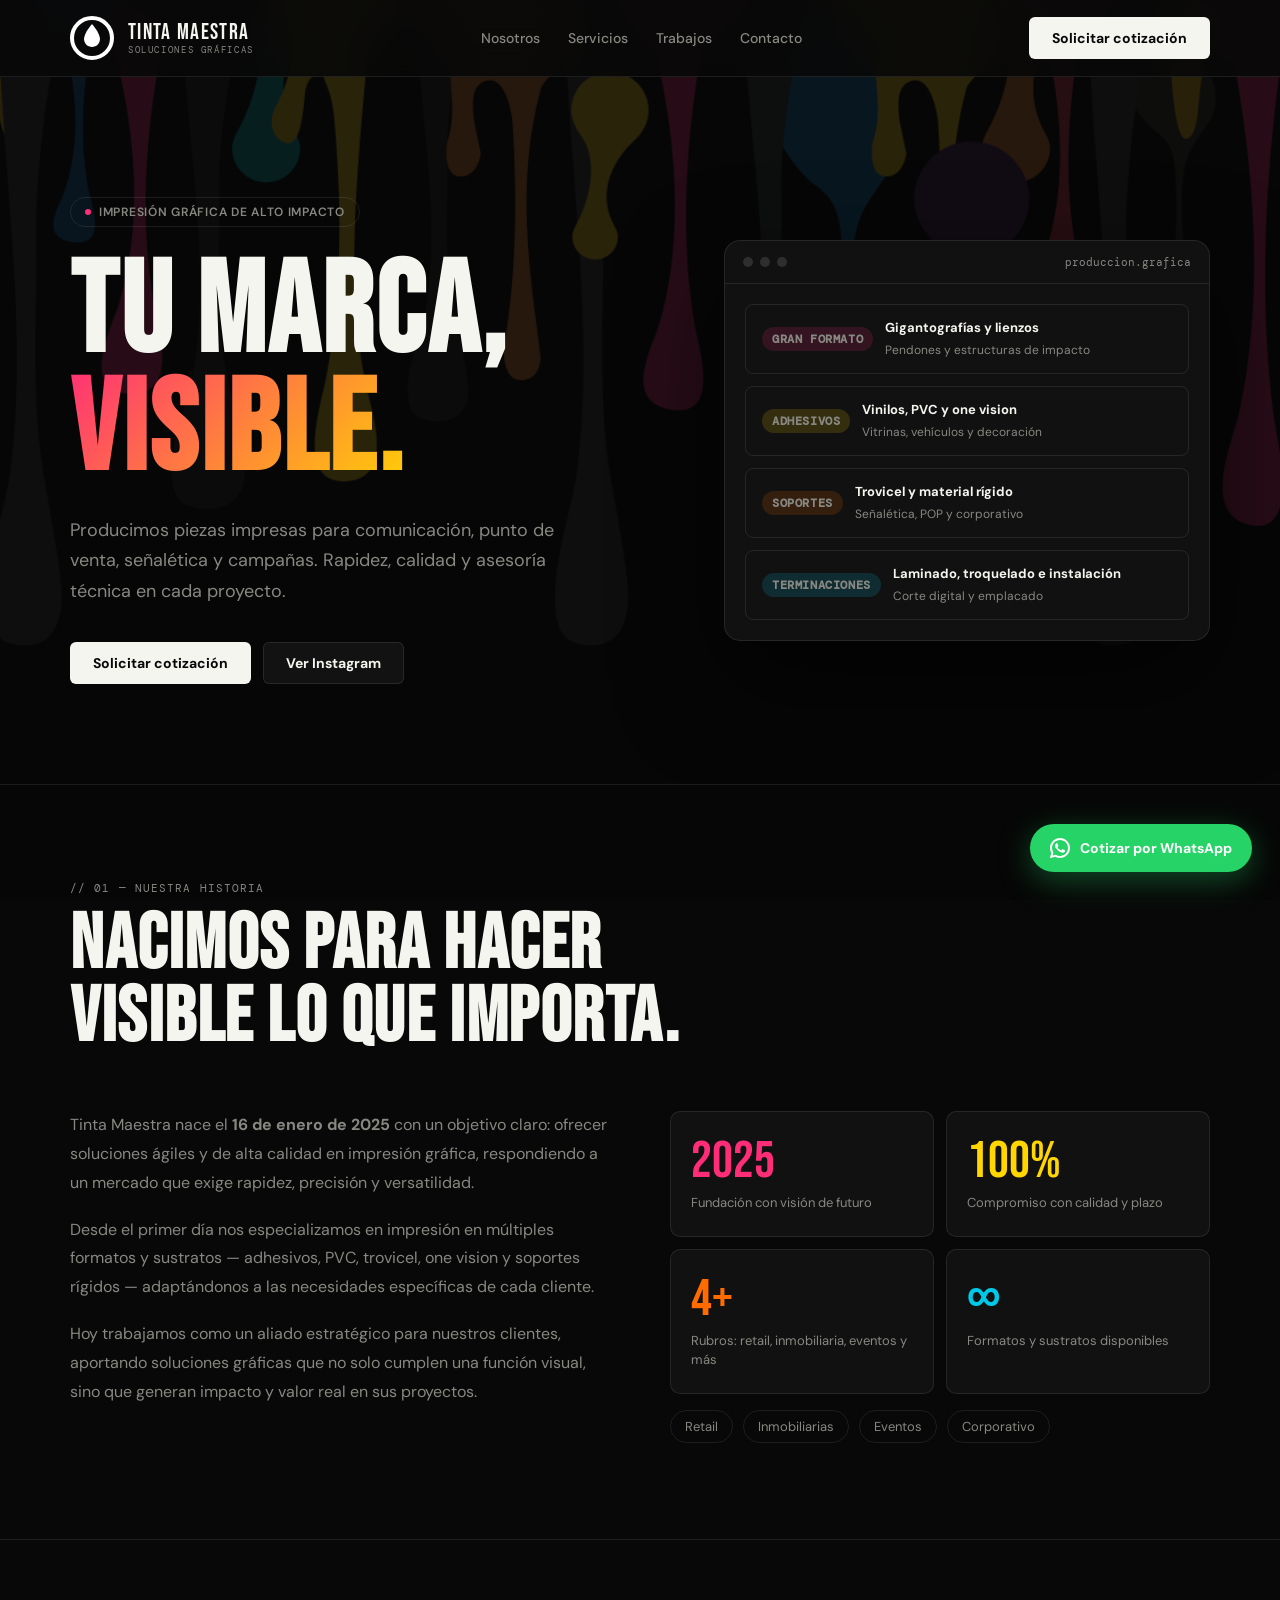
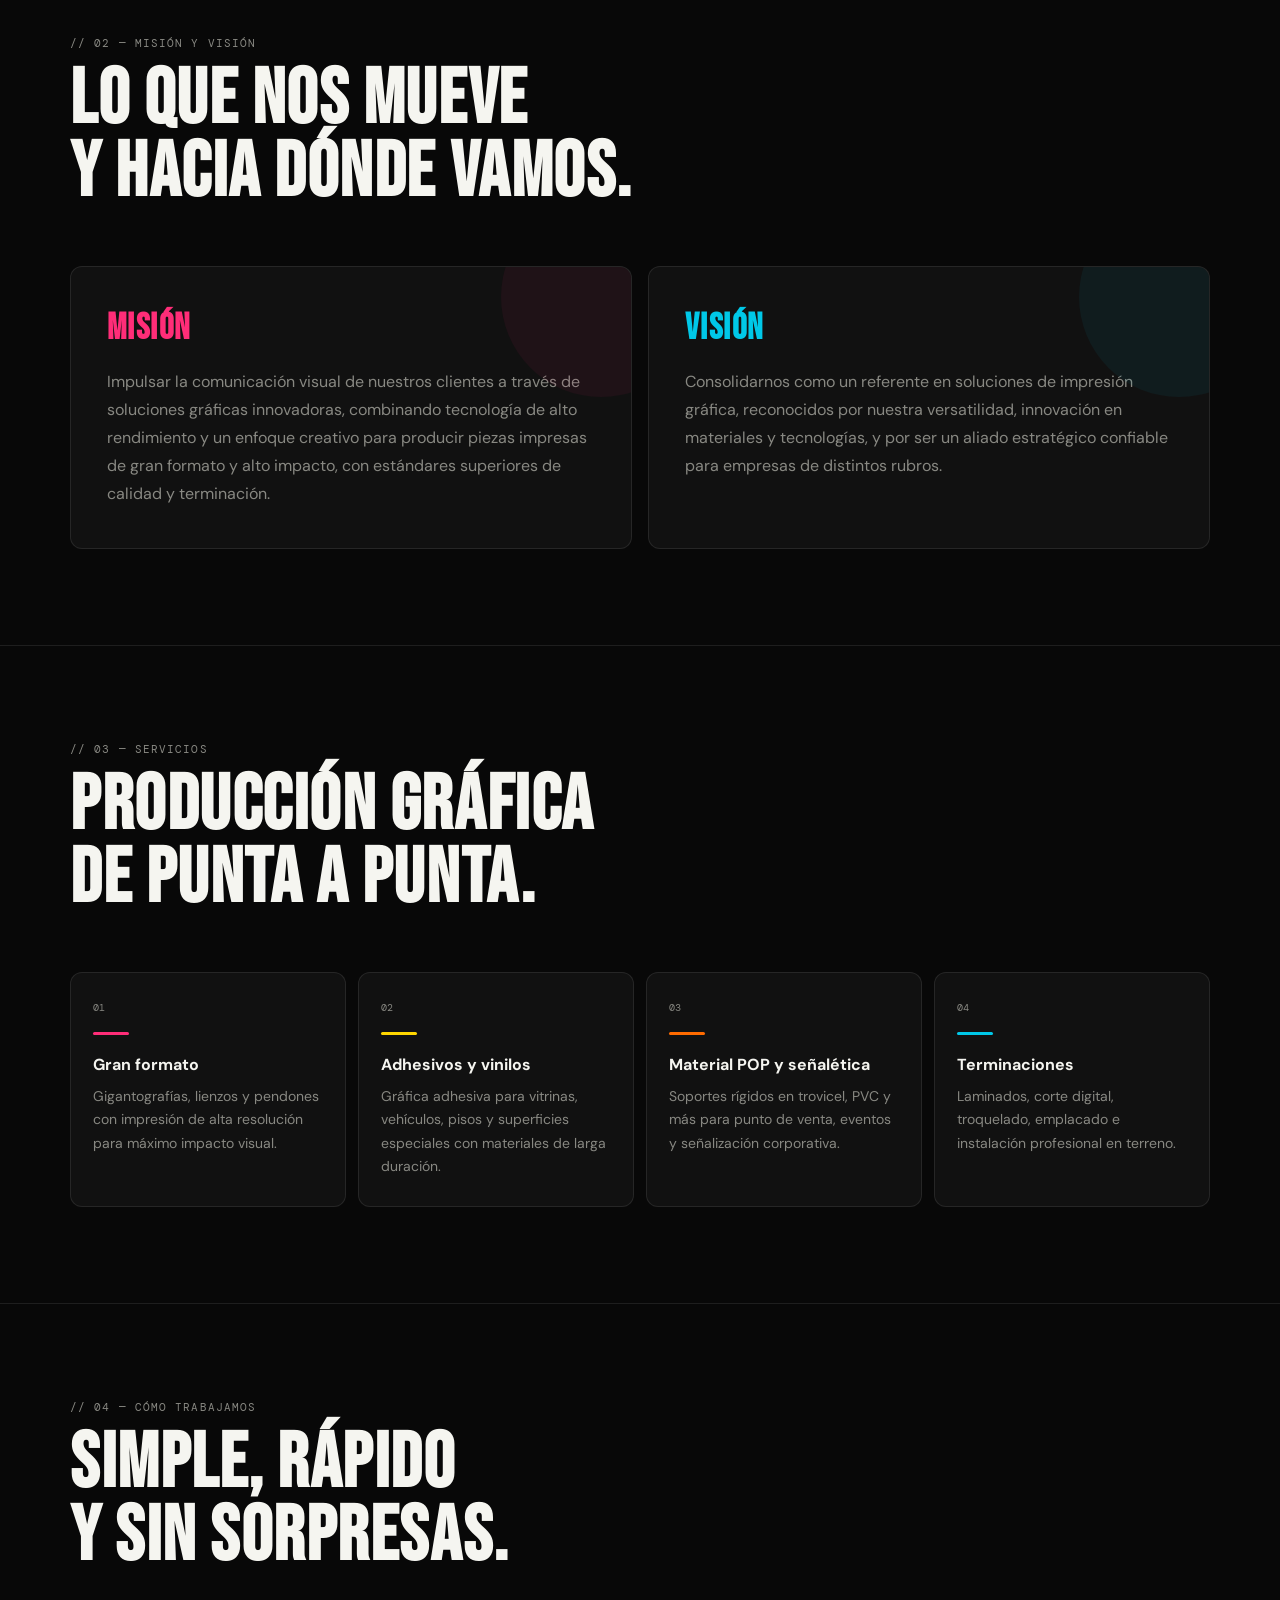
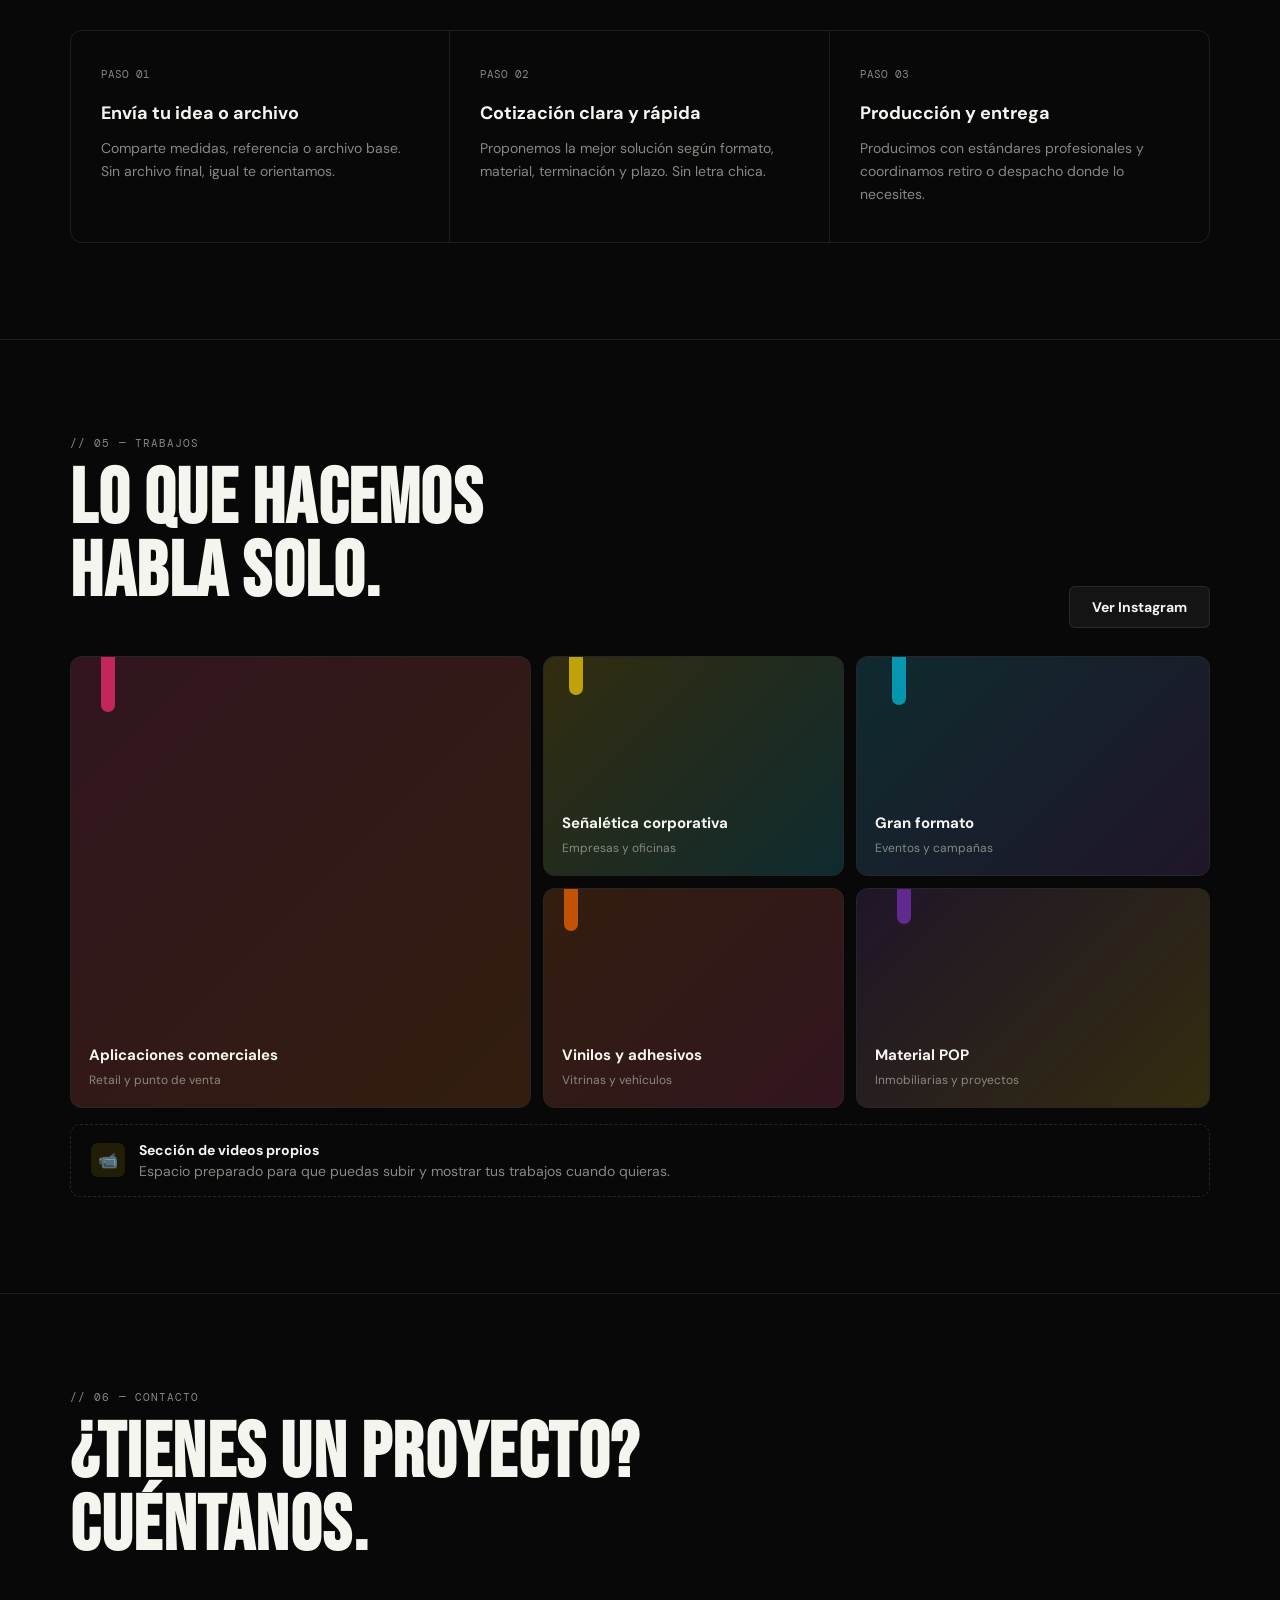
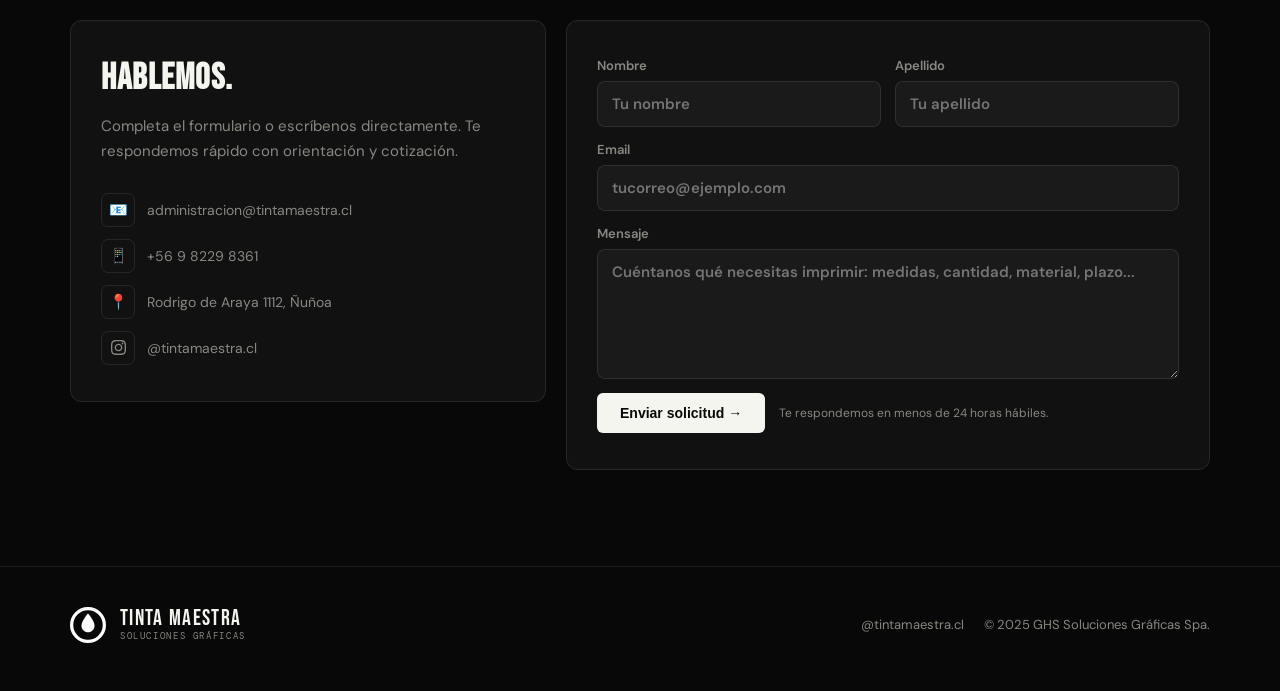
==== commit 2345da58: "feat: update demo1 to match demo2 format" ====
--- a/demotintamaestra/index.html
+++ b/demotintamaestra/index.html
@@ -3,120 +3,90 @@
 <head>
   <meta charset="utf-8" />
   <meta name="viewport" content="width=device-width, initial-scale=1" />
-  <title>Tinta Maestra — Soluciones Gráficas de Alto Impacto</title>
+  <title>Tinta Maestra — Soluciones Gráficas</title>
   <link rel="preconnect" href="https://fonts.googleapis.com" />
   <link rel="preconnect" href="https://fonts.gstatic.com" crossorigin />
-  <link href="https://fonts.googleapis.com/css2?family=Playfair+Display:wght@700;900&family=DM+Sans:wght@300;400;500;700&family=DM+Mono:wght@400;500&display=swap" rel="stylesheet" />
+  <link href="https://fonts.googleapis.com/css2?family=Bebas+Neue&family=DM+Sans:wght@300;400;500;700&family=DM+Mono:wght@400;500&display=swap" rel="stylesheet" />
   <style>
-    /* ─── Tokens ─────────────────────────────────────────────── */
     :root {
-      --bg:       #080808;
-      --surface:  #111111;
-      --border:   rgba(255,255,255,0.08);
-      --text:     #f5f5f0;
-      --muted:    #888882;
-      --cyan:     #00C8E8;
-      --magenta:  #E8186A;
-      --yellow:   #FFD600;
-      --green:    #2AE09A;
-      font-family: 'DM Sans', system-ui, sans-serif;
-    }
-
+      --bg:      #080808;
+      --surface: #111111;
+      --border:  rgba(255,255,255,0.09);
+      --text:    #f5f5f0;
+      --muted:   #888882;
+      --pink:    #FF2D78;
+      --yellow:  #FFD600;
+      --orange:  #FF6B00;
+      --cyan:    #00C8E8;
+      --purple:  #7B2FBE;
+      --dgray:   #444444;
+    }
     *, *::before, *::after { box-sizing: border-box; margin: 0; padding: 0; }
-
     html { scroll-behavior: smooth; }
-
     body {
       background: var(--bg);
       color: var(--text);
+      font-family: 'DM Sans', system-ui, sans-serif;
       overflow-x: hidden;
       -webkit-font-smoothing: antialiased;
     }
-
     a { color: inherit; text-decoration: none; }
 
-    /* ─── Ambient blob ────────────────────────────────────────── */
-    .ambient {
+    /* ── Drips full page bg ──────────────────────────────────── */
+    .drips-bg {
       position: fixed;
-      inset: 0;
+      top: 0; left: 0;
+      width: 100%; height: 100%;
+      object-fit: cover;
+      object-position: top center;
+      opacity: 0.14;
       pointer-events: none;
       z-index: 0;
-      overflow: hidden;
-    }
-    .ambient::before {
-      content: '';
-      position: absolute;
-      width: 700px; height: 700px;
-      top: -200px; right: -200px;
-      background: radial-gradient(circle, rgba(0,200,232,0.07) 0%, transparent 70%);
-      animation: drift 22s ease-in-out infinite alternate;
-    }
-    .ambient::after {
-      content: '';
-      position: absolute;
-      width: 600px; height: 600px;
-      bottom: -100px; left: -150px;
-      background: radial-gradient(circle, rgba(232,24,106,0.06) 0%, transparent 70%);
-      animation: drift 18s ease-in-out infinite alternate-reverse;
-    }
-    @keyframes drift {
-      from { transform: translate(0,0); }
-      to   { transform: translate(40px, 30px); }
-    }
-
-    /* ─── Drop SVG decorators ─────────────────────────────────── */
-    .drops-deco {
-      position: absolute;
-      pointer-events: none;
-      z-index: 0;
-    }
-
-    /* ─── Layout shell ────────────────────────────────────────── */
-    .shell {
-      width: min(1140px, calc(100% - 40px));
-      margin-inline: auto;
-      position: relative;
-      z-index: 1;
-    }
-
-    /* ─── Nav ─────────────────────────────────────────────────── */
+    }
+
+    /* ── Nav ─────────────────────────────────────────────────── */
     .nav {
       position: sticky;
       top: 0;
       z-index: 100;
       border-bottom: 1px solid var(--border);
-      background: rgba(8,8,8,0.82);
+      background: rgba(8,8,8,0.88);
       backdrop-filter: blur(20px);
     }
+    .shell { width: min(1140px, calc(100% - 40px)); margin-inline: auto; }
     .nav-inner {
       display: flex;
       align-items: center;
       justify-content: space-between;
-      min-height: 72px;
+      min-height: 76px;
       gap: 24px;
     }
+
+    /* Logo SVG mark */
     .logo {
       display: flex;
       align-items: center;
-      gap: 12px;
-      font-family: 'Playfair Display', serif;
-      font-size: 18px;
-      font-weight: 700;
-      letter-spacing: 0.02em;
-    }
-    .logo-drops {
-      display: flex;
-      gap: 4px;
-    }
-    .logo-drops span {
-      display: block;
-      width: 8px; height: 11px;
-      border-radius: 50% 50% 50% 50% / 60% 60% 40% 40%;
-    }
-    .drop-c { background: var(--cyan); }
-    .drop-m { background: var(--magenta); }
-    .drop-y { background: var(--yellow); }
-    .drop-g { background: var(--green); }
+      gap: 14px;
+    }
+    .logo-text {
+      display: flex;
+      flex-direction: column;
+      line-height: 1;
+    }
+    .logo-name {
+      font-family: 'Bebas Neue', sans-serif;
+      font-size: 22px;
+      letter-spacing: 0.06em;
+      color: var(--text);
+    }
+    .logo-sub {
+      font-family: 'DM Mono', monospace;
+      font-size: 9px;
+      letter-spacing: 0.18em;
+      color: var(--muted);
+      text-transform: uppercase;
+      margin-top: 2px;
+    }
 
     .nav-links {
       display: flex;
@@ -132,10 +102,10 @@
       display: inline-flex;
       align-items: center;
       gap: 8px;
-      padding: 10px 20px;
+      padding: 11px 22px;
       border-radius: 6px;
       font-size: 14px;
-      font-weight: 600;
+      font-weight: 700;
       border: 1px solid var(--border);
       background: rgba(255,255,255,0.05);
       color: var(--text);
@@ -149,69 +119,59 @@
       background: var(--text);
       color: #080808;
       border-color: transparent;
-      font-weight: 700;
     }
     .btn-primary:hover { background: #d8d8d4; }
 
-    .btn-wa {
-      background: #25D366;
-      color: #fff;
-      border-color: transparent;
-      padding: 10px 18px;
-    }
-    .btn-wa:hover { background: #1ebe5d; }
-
-    /* ─── Hero ────────────────────────────────────────────────── */
+    /* ── Hero ────────────────────────────────────────────────── */
     .hero-wrap {
+      padding: 120px 0 100px;
+      overflow: hidden;
+    }
+    .hero-grid {
+      display: grid;
+      grid-template-columns: 1.1fr 0.9fr;
+      gap: 60px;
+      align-items: center;
       position: relative;
-      overflow: hidden;
-      padding: 110px 0 90px;
-    }
-    .hero-grid {
-      display: grid;
-      grid-template-columns: 1fr 1fr;
-      gap: 64px;
-      align-items: center;
-    }
-    .tag {
+      z-index: 2;
+    }
+
+    .eyebrow {
       display: inline-flex;
       align-items: center;
       gap: 8px;
-      padding: 6px 12px;
+      padding: 6px 14px;
       border: 1px solid var(--border);
       border-radius: 999px;
       color: var(--muted);
       font-size: 12px;
       font-weight: 600;
-      letter-spacing: 0.07em;
+      letter-spacing: 0.06em;
       text-transform: uppercase;
       margin-bottom: 28px;
     }
-    .tag-dot {
+    .eyebrow-dot {
       width: 6px; height: 6px;
       border-radius: 50%;
-      background: var(--cyan);
+      background: var(--pink);
       animation: pulse 2s ease-in-out infinite;
     }
-    @keyframes pulse {
-      0%,100% { opacity: 1; }
-      50%      { opacity: 0.3; }
-    }
+    @keyframes pulse { 0%,100%{opacity:1} 50%{opacity:0.3} }
+
     h1 {
-      font-family: 'Playfair Display', serif;
-      font-size: clamp(52px, 7vw, 96px);
-      font-weight: 900;
-      line-height: 0.95;
-      letter-spacing: -0.02em;
-      margin-bottom: 26px;
-    }
-    h1 em {
-      font-style: italic;
-      background: linear-gradient(135deg, var(--cyan), var(--magenta));
+      font-family: 'Bebas Neue', sans-serif;
+      font-size: clamp(72px, 10vw, 140px);
+      line-height: 0.92;
+      letter-spacing: 0.02em;
+      margin-bottom: 24px;
+    }
+    h1 .accent {
+      background: linear-gradient(135deg, var(--pink), var(--yellow));
       -webkit-background-clip: text;
       -webkit-text-fill-color: transparent;
       background-clip: text;
     }
+
     .lead {
       color: var(--muted);
       font-size: 18px;
@@ -219,103 +179,84 @@
       max-width: 520px;
       margin-bottom: 36px;
     }
-    .hero-ctas {
-      display: flex;
-      gap: 12px;
-      flex-wrap: wrap;
-    }
-
-    /* Hero visual: print board */
-    .print-canvas {
-      border: 1px solid var(--border);
-      border-radius: 14px;
+    .hero-ctas { display: flex; gap: 12px; flex-wrap: wrap; }
+
+    /* Hero visual card */
+    .hero-visual {
+      border: 1px solid var(--border);
+      border-radius: 16px;
       background: var(--surface);
       overflow: hidden;
-      box-shadow: 0 40px 120px rgba(0,0,0,0.5);
-    }
-    .canvas-bar {
+      box-shadow: 0 40px 100px rgba(0,0,0,0.6);
+    }
+    .vis-bar {
       display: flex;
       align-items: center;
       justify-content: space-between;
       padding: 14px 18px;
       border-bottom: 1px solid var(--border);
     }
-    .canvas-dots { display: flex; gap: 7px; }
-    .canvas-dots span {
-      width: 10px; height: 10px;
-      border-radius: 50%;
-      background: rgba(255,255,255,0.12);
-    }
-    .canvas-label { color: var(--muted); font-size: 12px; font-family: 'DM Mono', monospace; }
-    .canvas-body { padding: 20px; display: grid; gap: 14px; }
-    .print-item {
+    .vis-dots { display: flex; gap: 7px; }
+    .vis-dots span { width: 10px; height: 10px; border-radius: 50%; background: rgba(255,255,255,0.12); }
+    .vis-label { font-family: 'DM Mono', monospace; font-size: 11px; color: var(--muted); }
+    .vis-body { padding: 20px; display: grid; gap: 12px; }
+    .vis-item {
       border: 1px solid var(--border);
       border-radius: 8px;
-      padding: 16px 18px;
-      background: rgba(255,255,255,0.02);
-      display: flex;
-      align-items: center;
-      gap: 14px;
-    }
-    .print-item .pill {
+      padding: 14px 16px;
+      display: flex;
+      align-items: center;
+      gap: 12px;
+    }
+    .vis-pill {
       flex-shrink: 0;
       padding: 4px 10px;
       border-radius: 999px;
-      font-size: 11px;
+      font-size: 10px;
       font-weight: 700;
       font-family: 'DM Mono', monospace;
       letter-spacing: 0.05em;
     }
-    .pill-c { background: rgba(0,200,232,0.15);  color: var(--cyan); }
-    .pill-m { background: rgba(232,24,106,0.15); color: var(--magenta); }
-    .pill-y { background: rgba(255,214,0,0.15);  color: var(--yellow); }
-    .pill-g { background: rgba(42,224,154,0.15); color: var(--green); }
-    .print-item-text strong {
-      display: block;
-      font-size: 14px;
-      font-weight: 600;
-      margin-bottom: 3px;
-    }
-    .print-item-text span {
-      font-size: 12px;
-      color: var(--muted);
-    }
-
-    /* ─── Section base ────────────────────────────────────────── */
+    .p-pink   { background: rgba(255,45,120,0.15);  color: var(--pink); }
+    .p-yellow { background: rgba(255,214,0,0.15);   color: var(--yellow); }
+    .p-orange { background: rgba(255,107,0,0.15);   color: var(--orange); }
+    .p-cyan   { background: rgba(0,200,232,0.15);   color: var(--cyan); }
+    .vis-item strong { display: block; font-size: 13px; margin-bottom: 2px; }
+    .vis-item span   { font-size: 12px; color: var(--muted); }
+
+    /* ── Sections ────────────────────────────────────────────── */
     section {
       padding: 96px 0;
       border-top: 1px solid var(--border);
       position: relative;
     }
-    .section-tag {
+    .sec-tag {
       font-family: 'DM Mono', monospace;
       font-size: 11px;
-      font-weight: 500;
       letter-spacing: 0.1em;
       text-transform: uppercase;
       color: var(--muted);
       margin-bottom: 14px;
     }
     h2 {
-      font-family: 'Playfair Display', serif;
-      font-size: clamp(36px, 5vw, 62px);
-      font-weight: 900;
-      line-height: 1.0;
-      letter-spacing: -0.02em;
-      margin-bottom: 20px;
-    }
-    .section-lead {
+      font-family: 'Bebas Neue', sans-serif;
+      font-size: clamp(48px, 6vw, 80px);
+      line-height: 0.95;
+      letter-spacing: 0.02em;
+      margin-bottom: 18px;
+    }
+    .sec-lead {
       color: var(--muted);
       font-size: 17px;
       line-height: 1.7;
-      max-width: 640px;
-    }
-
-    /* ─── Historia ────────────────────────────────────────────── */
+      max-width: 600px;
+    }
+
+    /* ── Historia ────────────────────────────────────────────── */
     .historia-grid {
       display: grid;
       grid-template-columns: 1fr 1fr;
-      gap: 64px;
+      gap: 60px;
       align-items: start;
       margin-top: 56px;
     }
@@ -325,37 +266,38 @@
       line-height: 1.8;
       margin-bottom: 18px;
     }
-    .historia-text p:last-child { margin-bottom: 0; }
-    .historia-stat-grid {
+    .stats-grid {
       display: grid;
       grid-template-columns: 1fr 1fr;
-      gap: 14px;
+      gap: 12px;
     }
     .stat-card {
       border: 1px solid var(--border);
       border-radius: 10px;
-      padding: 24px 22px;
+      padding: 24px 20px;
       background: var(--surface);
     }
     .stat-num {
-      font-family: 'Playfair Display', serif;
-      font-size: 42px;
-      font-weight: 900;
+      font-family: 'Bebas Neue', sans-serif;
+      font-size: 52px;
       line-height: 1;
       margin-bottom: 6px;
     }
-    .stat-label {
+    .stat-lbl { color: var(--muted); font-size: 13px; line-height: 1.4; }
+    .clients-row { display: flex; gap: 10px; flex-wrap: wrap; margin-top: 16px; }
+    .client-tag {
+      padding: 7px 14px;
+      border: 1px solid var(--border);
+      border-radius: 999px;
+      font-size: 13px;
       color: var(--muted);
-      font-size: 13px;
-      font-weight: 500;
-      line-height: 1.4;
-    }
-
-    /* ─── Misión / Visión ─────────────────────────────────────── */
+    }
+
+    /* ── Misión / Visión ─────────────────────────────────────── */
     .mv-grid {
       display: grid;
       grid-template-columns: 1fr 1fr;
-      gap: 18px;
+      gap: 16px;
       margin-top: 56px;
     }
     .mv-card {
@@ -369,140 +311,85 @@
     .mv-card::before {
       content: '';
       position: absolute;
-      width: 180px; height: 180px;
-      top: -60px; right: -60px;
+      width: 200px; height: 200px;
+      top: -70px; right: -70px;
       border-radius: 50%;
-      opacity: 0.07;
-    }
-    .mv-card.mision::before { background: var(--cyan); }
-    .mv-card.vision::before  { background: var(--magenta); }
-    .mv-icon {
-      width: 44px; height: 44px;
-      border-radius: 10px;
-      display: grid;
-      place-items: center;
-      margin-bottom: 22px;
-      font-size: 22px;
-    }
-    .mv-card.mision .mv-icon { background: rgba(0,200,232,0.12); }
-    .mv-card.vision  .mv-icon { background: rgba(232,24,106,0.12); }
+      opacity: 0.06;
+    }
+    .mv-card.mision::before { background: var(--pink); }
+    .mv-card.vision::before  { background: var(--cyan); }
     .mv-card h3 {
-      font-family: 'Playfair Display', serif;
-      font-size: 28px;
-      font-weight: 700;
+      font-family: 'Bebas Neue', sans-serif;
+      font-size: 36px;
+      letter-spacing: 0.04em;
       margin-bottom: 18px;
-      letter-spacing: -0.01em;
-    }
-    .mv-card p {
-      color: var(--muted);
-      font-size: 16px;
-      line-height: 1.75;
-    }
-
-    /* ─── Servicios ───────────────────────────────────────────── */
+    }
+    .mv-card.mision h3 { color: var(--pink); }
+    .mv-card.vision  h3 { color: var(--cyan); }
+    .mv-card p { color: var(--muted); font-size: 16px; line-height: 1.75; }
+
+    /* ── Servicios ───────────────────────────────────────────── */
     .services-grid {
       display: grid;
       grid-template-columns: repeat(4, 1fr);
-      gap: 14px;
+      gap: 12px;
       margin-top: 56px;
     }
-    .service-card {
+    .svc-card {
       border: 1px solid var(--border);
       border-radius: 12px;
-      padding: 28px 24px;
+      padding: 28px 22px;
       background: var(--surface);
       transition: border-color 0.25s, transform 0.2s;
       opacity: 0;
-      transform: translateY(18px);
-    }
-    .service-card.visible {
-      opacity: 1;
-      transform: translateY(0);
-      transition: opacity 0.5s cubic-bezier(0.16,1,0.3,1), transform 0.5s cubic-bezier(0.16,1,0.3,1), border-color 0.25s;
-    }
-    .service-card:hover { border-color: rgba(255,255,255,0.18); transform: translateY(-3px); }
-    .svc-num {
-      font-family: 'DM Mono', monospace;
-      font-size: 11px;
-      color: var(--muted);
-      margin-bottom: 18px;
-    }
-    .svc-icon {
-      width: 38px; height: 38px;
-      border-radius: 8px;
-      display: grid;
-      place-items: center;
-      margin-bottom: 16px;
-      font-size: 18px;
-    }
-    .service-card h3 {
-      font-size: 16px;
-      font-weight: 700;
-      margin-bottom: 10px;
-      line-height: 1.3;
-    }
-    .service-card p {
-      color: var(--muted);
-      font-size: 14px;
-      line-height: 1.65;
-    }
-
-    /* ─── Proceso ─────────────────────────────────────────────── */
-    .process-steps {
+      transform: translateY(16px);
+    }
+    .svc-card.visible {
+      opacity: 1; transform: translateY(0);
+      transition: opacity 0.55s cubic-bezier(0.16,1,0.3,1),
+                  transform 0.55s cubic-bezier(0.16,1,0.3,1),
+                  border-color 0.25s;
+    }
+    .svc-card:hover { border-color: rgba(255,255,255,0.2); transform: translateY(-4px); }
+    .svc-num { font-family: 'DM Mono', monospace; font-size: 10px; color: var(--muted); margin-bottom: 18px; }
+    .svc-bar { height: 3px; border-radius: 999px; width: 36px; margin-bottom: 20px; }
+    .svc-card h3 { font-size: 16px; font-weight: 700; margin-bottom: 10px; line-height: 1.3; }
+    .svc-card p  { color: var(--muted); font-size: 14px; line-height: 1.65; }
+
+    /* ── Proceso ─────────────────────────────────────────────── */
+    .process-row {
       display: grid;
       grid-template-columns: repeat(3, 1fr);
       gap: 0;
-      margin-top: 56px;
       border: 1px solid var(--border);
       border-radius: 12px;
       overflow: hidden;
-    }
-    .process-step {
-      padding: 36px 32px;
+      margin-top: 56px;
+    }
+    .proc-step {
+      padding: 36px 30px;
       border-right: 1px solid var(--border);
-      position: relative;
-    }
-    .process-step:last-child { border-right: none; }
-    .step-num {
-      font-family: 'DM Mono', monospace;
-      font-size: 11px;
-      color: var(--muted);
-      margin-bottom: 20px;
-    }
-    .process-step h3 {
-      font-size: 18px;
-      font-weight: 700;
-      margin-bottom: 12px;
-    }
-    .process-step p {
-      color: var(--muted);
-      font-size: 14px;
-      line-height: 1.65;
-    }
-    .step-line {
-      position: absolute;
-      top: 50%;
-      right: -1px;
-      width: 1px;
-      height: 50%;
-      transform: translateY(-50%);
-    }
-
-    /* ─── Trabajos / Galería ──────────────────────────────────── */
-    .gallery-head {
+    }
+    .proc-step:last-child { border-right: none; }
+    .proc-num { font-family: 'DM Mono', monospace; font-size: 11px; color: var(--muted); margin-bottom: 20px; }
+    .proc-step h3 { font-size: 18px; font-weight: 700; margin-bottom: 12px; }
+    .proc-step p  { color: var(--muted); font-size: 14px; line-height: 1.65; }
+
+    /* ── Galería ─────────────────────────────────────────────── */
+    .gallery-top {
       display: flex;
       align-items: flex-end;
       justify-content: space-between;
-      margin-bottom: 32px;
-      gap: 24px;
+      gap: 20px;
+      margin-bottom: 28px;
     }
     .gallery-grid {
       display: grid;
       grid-template-columns: 1.3fr 0.85fr 1fr;
       grid-template-rows: 220px 220px;
-      gap: 14px;
-    }
-    .gallery-item {
+      gap: 12px;
+    }
+    .g-item {
       border: 1px solid var(--border);
       border-radius: 12px;
       background: var(--surface);
@@ -513,39 +400,42 @@
       padding: 18px;
       transition: border-color 0.25s;
     }
-    .gallery-item:hover { border-color: rgba(255,255,255,0.2); }
-    .gallery-item:first-child { grid-row: 1 / 3; }
-    .gallery-item .overlay {
+    .g-item:hover { border-color: rgba(255,255,255,0.22); }
+    .g-item:first-child { grid-row: 1 / 3; }
+    .g-overlay {
       position: absolute;
       inset: 0;
-      opacity: 0.12;
-    }
-    .gi-1 .overlay { background: linear-gradient(135deg, var(--cyan), var(--green)); }
-    .gi-2 .overlay { background: linear-gradient(135deg, var(--magenta), var(--yellow)); }
-    .gi-3 .overlay { background: linear-gradient(135deg, var(--yellow), var(--cyan)); }
-    .gi-4 .overlay { background: linear-gradient(135deg, var(--green), var(--magenta)); }
-    .gi-5 .overlay { background: linear-gradient(135deg, var(--cyan), var(--magenta)); }
-
-    .gallery-label {
-      position: relative;
-      z-index: 1;
-    }
-    .gallery-label strong {
-      display: block;
-      font-size: 15px;
-      font-weight: 700;
-      margin-bottom: 3px;
-    }
-    .gallery-label span {
-      font-size: 12px;
-      color: var(--muted);
-    }
-
-    /* Video upload area */
+      opacity: 0.14;
+    }
+    .gi-1 .g-overlay { background: linear-gradient(135deg, var(--pink), var(--orange)); }
+    .gi-2 .g-overlay { background: linear-gradient(135deg, var(--yellow), var(--cyan)); }
+    .gi-3 .g-overlay { background: linear-gradient(135deg, var(--cyan), var(--purple)); }
+    .gi-4 .g-overlay { background: linear-gradient(135deg, var(--orange), var(--pink)); }
+    .gi-5 .g-overlay { background: linear-gradient(135deg, var(--purple), var(--yellow)); }
+
+    /* drip accent per card */
+    .g-item::before {
+      content: '';
+      position: absolute;
+      top: 0; left: 20px;
+      width: 14px; height: 40px;
+      border-radius: 0 0 999px 999px;
+      opacity: 0.7;
+    }
+    .gi-1::before { background: var(--pink); left: 30px; height: 55px; }
+    .gi-2::before { background: var(--yellow); left: 25px; height: 38px; }
+    .gi-3::before { background: var(--cyan); left: 35px; height: 48px; }
+    .gi-4::before { background: var(--orange); left: 20px; height: 42px; }
+    .gi-5::before { background: var(--purple); left: 40px; height: 35px; }
+
+    .g-label { position: relative; z-index: 1; }
+    .g-label strong { display: block; font-size: 15px; font-weight: 700; margin-bottom: 3px; }
+    .g-label span   { font-size: 12px; color: var(--muted); }
+
     .upload-note {
-      margin-top: 18px;
-      padding: 18px 22px;
-      border: 1px dashed rgba(255,255,255,0.15);
+      margin-top: 16px;
+      padding: 16px 20px;
+      border: 1px dashed rgba(255,255,255,0.12);
       border-radius: 10px;
       display: flex;
       align-items: center;
@@ -554,66 +444,38 @@
       font-size: 14px;
     }
     .upload-icon {
-      flex-shrink: 0;
-      width: 36px; height: 36px;
-      border-radius: 8px;
-      background: rgba(255,214,0,0.12);
+      width: 34px; height: 34px;
+      border-radius: 7px;
+      background: rgba(255,214,0,0.1);
       display: grid;
       place-items: center;
       font-size: 16px;
-    }
-
-    /* ─── Clientes / sectores ─────────────────────────────────── */
-    .clients-row {
-      display: flex;
-      gap: 12px;
-      flex-wrap: wrap;
-      margin-top: 18px;
-    }
-    .client-tag {
-      padding: 8px 16px;
-      border: 1px solid var(--border);
-      border-radius: 999px;
-      font-size: 13px;
-      font-weight: 500;
-      color: var(--muted);
-    }
-
-    /* ─── Contacto ────────────────────────────────────────────── */
-    .contact-wrap {
+      flex-shrink: 0;
+    }
+
+    /* ── Contacto ────────────────────────────────────────────── */
+    .contact-grid {
       display: grid;
       grid-template-columns: 0.85fr 1.15fr;
-      gap: 24px;
+      gap: 20px;
+      align-items: start;
       margin-top: 56px;
-      align-items: start;
     }
     .contact-info {
       border: 1px solid var(--border);
       border-radius: 12px;
-      padding: 36px 32px;
+      padding: 36px 30px;
       background: var(--surface);
     }
     .contact-info h3 {
-      font-family: 'Playfair Display', serif;
-      font-size: 26px;
-      font-weight: 700;
+      font-family: 'Bebas Neue', sans-serif;
+      font-size: 36px;
+      letter-spacing: 0.03em;
       margin-bottom: 14px;
-      letter-spacing: -0.01em;
-    }
-    .contact-info p {
-      color: var(--muted);
-      font-size: 15px;
-      line-height: 1.7;
-      margin-bottom: 28px;
-    }
-    .contact-channels { display: grid; gap: 12px; }
-    .channel {
-      display: flex;
-      align-items: center;
-      gap: 12px;
-      font-size: 14px;
-      color: var(--muted);
-    }
+    }
+    .contact-info p { color: var(--muted); font-size: 15px; line-height: 1.7; margin-bottom: 28px; }
+    .channels { display: grid; gap: 12px; }
+    .channel { display: flex; align-items: center; gap: 12px; font-size: 14px; color: var(--muted); }
     .ch-icon {
       width: 34px; height: 34px;
       border-radius: 7px;
@@ -624,25 +486,15 @@
       flex-shrink: 0;
     }
 
-    .contact-form-wrap {
+    .form-wrap {
       border: 1px solid var(--border);
       border-radius: 12px;
-      padding: 36px 32px;
+      padding: 36px 30px;
       background: var(--surface);
     }
     form { display: grid; gap: 14px; }
-    .field-row {
-      display: grid;
-      grid-template-columns: 1fr 1fr;
-      gap: 14px;
-    }
-    label {
-      display: grid;
-      gap: 7px;
-      font-size: 13px;
-      font-weight: 600;
-      color: var(--muted);
-    }
+    .field-row { display: grid; grid-template-columns: 1fr 1fr; gap: 14px; }
+    label { display: grid; gap: 7px; font-size: 13px; font-weight: 600; color: var(--muted); }
     input, textarea {
       width: 100%;
       background: rgba(255,255,255,0.04);
@@ -652,28 +504,17 @@
       color: var(--text);
       font: inherit;
       font-size: 15px;
+      outline: none;
       transition: border-color 0.2s;
-      outline: none;
     }
     input:focus, textarea:focus { border-color: rgba(255,255,255,0.25); }
     textarea { min-height: 130px; resize: vertical; }
-    .form-actions {
-      display: flex;
-      gap: 12px;
-      align-items: center;
-      flex-wrap: wrap;
-    }
-    .form-note {
-      font-size: 12px;
-      color: var(--muted);
-      line-height: 1.5;
-    }
-
-    /* ─── Floating WhatsApp ───────────────────────────────────── */
+    .form-note { font-size: 12px; color: var(--muted); line-height: 1.5; }
+
+    /* ── WhatsApp float ──────────────────────────────────────── */
     .wa-float {
       position: fixed;
-      bottom: 28px;
-      right: 28px;
+      bottom: 28px; right: 28px;
       z-index: 200;
       display: flex;
       align-items: center;
@@ -687,13 +528,9 @@
       box-shadow: 0 8px 32px rgba(37,211,102,0.35);
       transition: transform 0.2s, box-shadow 0.2s;
     }
-    .wa-float:hover {
-      transform: translateY(-2px);
-      box-shadow: 0 12px 40px rgba(37,211,102,0.45);
-    }
-    .wa-float svg { flex-shrink: 0; }
-
-    /* ─── Footer ──────────────────────────────────────────────── */
+    .wa-float:hover { transform: translateY(-2px); box-shadow: 0 12px 40px rgba(37,211,102,0.45); }
+
+    /* ── Footer ──────────────────────────────────────────────── */
     footer {
       border-top: 1px solid var(--border);
       padding: 40px 0 48px;
@@ -702,54 +539,25 @@
       display: flex;
       align-items: center;
       justify-content: space-between;
-      gap: 24px;
+      gap: 20px;
       flex-wrap: wrap;
     }
-    .footer-right {
-      display: flex;
-      align-items: center;
-      gap: 20px;
-      color: var(--muted);
-      font-size: 13px;
-    }
-    .ig-link {
-      display: flex;
-      align-items: center;
-      gap: 7px;
-      color: var(--muted);
-      font-size: 13px;
-      transition: color 0.2s;
-    }
+    .footer-right { display: flex; align-items: center; gap: 20px; color: var(--muted); font-size: 13px; }
+    .ig-link { display: flex; align-items: center; gap: 7px; color: var(--muted); font-size: 13px; transition: color 0.2s; }
     .ig-link:hover { color: var(--text); }
 
-    /* ─── Drop decorators scattered ──────────────────────────── */
-    .drop-scatter {
-      position: absolute;
-      pointer-events: none;
-      z-index: 0;
-    }
-    .drop-svg {
-      opacity: 0.55;
-    }
-
-    /* ─── Responsive ──────────────────────────────────────────── */
+    /* ── Responsive ──────────────────────────────────────────── */
     @media (max-width: 1000px) {
-      .hero-grid,
-      .historia-grid,
-      .mv-grid,
-      .contact-wrap { grid-template-columns: 1fr; }
+      .hero-grid, .historia-grid, .mv-grid, .contact-grid { grid-template-columns: 1fr; }
       .services-grid { grid-template-columns: 1fr 1fr; }
-      .gallery-grid {
-        grid-template-columns: 1fr 1fr;
-        grid-template-rows: auto;
-      }
-      .gallery-item:first-child { grid-row: auto; }
-    }
-    @media (max-width: 720px) {
+      .gallery-grid { grid-template-columns: 1fr 1fr; grid-template-rows: auto; }
+      .g-item:first-child { grid-row: auto; }
+    }
+    @media (max-width: 700px) {
       .nav-links { display: none; }
-      .process-steps { grid-template-columns: 1fr; }
-      .process-step { border-right: none; border-bottom: 1px solid var(--border); }
-      .process-step:last-child { border-bottom: none; }
+      .process-row { grid-template-columns: 1fr; }
+      .proc-step { border-right: none; border-bottom: 1px solid var(--border); }
+      .proc-step:last-child { border-bottom: none; }
       .services-grid { grid-template-columns: 1fr; }
       .gallery-grid { grid-template-columns: 1fr; }
       .field-row { grid-template-columns: 1fr; }
@@ -760,15 +568,10 @@
 </head>
 <body>
 
-  <!-- Ambient lighting -->
-  <div class="ambient" aria-hidden="true"></div>
-
-  <!-- Floating WhatsApp -->
-  <a class="wa-float" href="https://wa.me/56912345678?text=Hola%20Tinta%20Maestra%2C%20quisiera%20cotizar%20un%20trabajo." target="_blank" rel="noreferrer" aria-label="Contactar por WhatsApp">
-    <svg width="20" height="20" viewBox="0 0 24 24" fill="currentColor">
-      <path d="M17.472 14.382c-.297-.149-1.758-.867-2.03-.967-.273-.099-.471-.148-.67.15-.197.297-.767.966-.94 1.164-.173.199-.347.223-.644.075-.297-.15-1.255-.463-2.39-1.475-.883-.788-1.48-1.761-1.653-2.059-.173-.297-.018-.458.13-.606.134-.133.298-.347.446-.52.149-.174.198-.298.298-.497.099-.198.05-.371-.025-.52-.075-.149-.669-1.612-.916-2.207-.242-.579-.487-.5-.669-.51-.173-.008-.371-.01-.57-.01-.198 0-.52.074-.792.372-.272.297-1.04 1.016-1.04 2.479 0 1.462 1.065 2.875 1.213 3.074.149.198 2.096 3.2 5.077 4.487.709.306 1.262.489 1.694.625.712.227 1.36.195 1.871.118.571-.085 1.758-.719 2.006-1.413.248-.694.248-1.289.173-1.413-.074-.124-.272-.198-.57-.347z"/>
-      <path d="M12 0C5.373 0 0 5.373 0 12c0 2.127.558 4.126 1.532 5.858L.054 23.447a.5.5 0 00.61.61l5.629-1.49A11.95 11.95 0 0012 24c6.627 0 12-5.373 12-12S18.627 0 12 0zm0 21.6a9.549 9.549 0 01-4.9-1.349l-.35-.208-3.637.963.973-3.55-.23-.365A9.6 9.6 0 012.4 12C2.4 6.698 6.698 2.4 12 2.4S21.6 6.698 21.6 12 17.302 21.6 12 21.6z"/>
-    </svg>
+
+  <!-- WhatsApp float -->
+  <a class="wa-float" href="https://wa.me/56982298361?text=Hola%20Tinta%20Maestra%2C%20quisiera%20cotizar%20un%20trabajo." target="_blank" rel="noreferrer" aria-label="Contactar por WhatsApp">
+    <svg width="20" height="20" viewBox="0 0 24 24" fill="currentColor"><path d="M17.472 14.382c-.297-.149-1.758-.867-2.03-.967-.273-.099-.471-.148-.67.15-.197.297-.767.966-.94 1.164-.173.199-.347.223-.644.075-.297-.15-1.255-.463-2.39-1.475-.883-.788-1.48-1.761-1.653-2.059-.173-.297-.018-.458.13-.606.134-.133.298-.347.446-.52.149-.174.198-.298.298-.497.099-.198.05-.371-.025-.52-.075-.149-.669-1.612-.916-2.207-.242-.579-.487-.5-.669-.51-.173-.008-.371-.01-.57-.01-.198 0-.52.074-.792.372-.272.297-1.04 1.016-1.04 2.479 0 1.462 1.065 2.875 1.213 3.074.149.198 2.096 3.2 5.077 4.487.709.306 1.262.489 1.694.625.712.227 1.36.195 1.871.118.571-.085 1.758-.719 2.006-1.413.248-.694.248-1.289.173-1.413-.074-.124-.272-.198-.57-.347z"/><path d="M12 0C5.373 0 0 5.373 0 12c0 2.127.558 4.126 1.532 5.858L.054 23.447a.5.5 0 00.61.61l5.629-1.49A11.95 11.95 0 0012 24c6.627 0 12-5.373 12-12S18.627 0 12 0zm0 21.6a9.549 9.549 0 01-4.9-1.349l-.35-.208-3.637.963.973-3.55-.23-.365A9.6 9.6 0 012.4 12C2.4 6.698 6.698 2.4 12 2.4S21.6 6.698 21.6 12 17.302 21.6 12 21.6z"/></svg>
     <span>Cotizar por WhatsApp</span>
   </a>
 
@@ -776,13 +579,15 @@
   <nav class="nav">
     <div class="shell nav-inner">
       <a class="logo" href="#">
-        <div class="logo-drops" aria-hidden="true">
-          <span class="drop-c"></span>
-          <span class="drop-m"></span>
-          <span class="drop-y"></span>
-          <span class="drop-g"></span>
-        </div>
-        TINTA MAESTRA
+        <!-- Logo mark SVG -->
+        <svg width="44" height="44" viewBox="0 0 44 44" fill="none" xmlns="http://www.w3.org/2000/svg">
+          <circle cx="22" cy="22" r="20" stroke="white" stroke-width="4"/>
+          <path d="M22 8 C22 8 30 17 30 23 C30 27.4 26.4 31 22 31 C17.6 31 14 27.4 14 23 C14 17 22 8 22 8Z" fill="white"/>
+        </svg>
+        <div class="logo-text">
+          <span class="logo-name">TINTA MAESTRA</span>
+          <span class="logo-sub">Soluciones Gráficas</span>
+        </div>
       </a>
       <div class="nav-links">
         <a href="#nosotros">Nosotros</a>
@@ -795,174 +600,138 @@
   </nav>
 
   <main>
-    <!-- ── HERO ──────────────────────────────────────────────── -->
+
+    <!-- Gotas fondo completo -->
+    <img src="gotas.png" class="drips-bg" alt="" aria-hidden="true" />
+
+    <!-- HERO -->
     <div class="hero-wrap">
-      <!-- Drop decorators -->
-      <svg class="drop-scatter" style="top:60px;right:18%;opacity:0.18" width="48" height="64" viewBox="0 0 48 64">
-        <path d="M24 0 C24 0 48 28 48 42 C48 56 37.3 64 24 64 C10.7 64 0 56 0 42 C0 28 24 0 24 0Z" fill="#00C8E8"/>
-      </svg>
-      <svg class="drop-scatter" style="bottom:40px;left:8%;opacity:0.13" width="32" height="44" viewBox="0 0 48 64">
-        <path d="M24 0 C24 0 48 28 48 42 C48 56 37.3 64 24 64 C10.7 64 0 56 0 42 C0 28 24 0 24 0Z" fill="#E8186A"/>
-      </svg>
-      <svg class="drop-scatter" style="top:30%;left:45%;opacity:0.10" width="20" height="28" viewBox="0 0 48 64">
-        <path d="M24 0 C24 0 48 28 48 42 C48 56 37.3 64 24 64 C10.7 64 0 56 0 42 C0 28 24 0 24 0Z" fill="#FFD600"/>
-      </svg>
-
-      <div class="shell hero-grid">
+      <div class="shell hero-grid" style="position:relative;z-index:1">
         <div>
-          <div class="tag">
-            <span class="tag-dot"></span>
-            Soluciones gráficas de alto impacto
-          </div>
-          <h1>Tu marca,<br /><em>visible</em> al máximo.</h1>
-          <p class="lead">
-            Producimos piezas impresas para comunicación, punto de venta, señalética y campañas. Calidad, rapidez y asesoría técnica en cada proyecto.
-          </p>
+          <div class="eyebrow">
+            <span class="eyebrow-dot"></span>
+            Impresión gráfica de alto impacto
+          </div>
+          <h1>TU MARCA,<br/><span class="accent">VISIBLE.</span></h1>
+          <p class="lead">Producimos piezas impresas para comunicación, punto de venta, señalética y campañas. Rapidez, calidad y asesoría técnica en cada proyecto.</p>
           <div class="hero-ctas">
             <a class="btn btn-primary" href="#contacto">Solicitar cotización</a>
-            <a class="btn" href="https://www.instagram.com/tintamaestra.cl/" target="_blank" rel="noreferrer">
-              <svg width="16" height="16" viewBox="0 0 24 24" fill="currentColor"><path d="M12 2.163c3.204 0 3.584.012 4.85.07 3.252.148 4.771 1.691 4.919 4.919.058 1.265.069 1.645.069 4.849 0 3.205-.012 3.584-.069 4.849-.149 3.225-1.664 4.771-4.919 4.919-1.266.058-1.644.07-4.85.07-3.204 0-3.584-.012-4.849-.07-3.26-.149-4.771-1.699-4.919-4.92-.058-1.265-.07-1.644-.07-4.849 0-3.204.013-3.583.07-4.849.149-3.227 1.664-4.771 4.919-4.919 1.266-.057 1.645-.069 4.849-.069zm0-2.163c-3.259 0-3.667.014-4.947.072-4.358.2-6.78 2.618-6.98 6.98-.059 1.281-.073 1.689-.073 4.948 0 3.259.014 3.668.072 4.948.2 4.358 2.618 6.78 6.98 6.98 1.281.058 1.689.072 4.948.072 3.259 0 3.668-.014 4.948-.072 4.354-.2 6.782-2.618 6.979-6.98.059-1.28.073-1.689.073-4.948 0-3.259-.014-3.667-.072-4.947-.196-4.354-2.617-6.78-6.979-6.98-1.281-.059-1.69-.073-4.949-.073zm0 5.838c-3.403 0-6.162 2.759-6.162 6.162s2.759 6.163 6.162 6.163 6.162-2.759 6.162-6.163c0-3.403-2.759-6.162-6.162-6.162zm0 10.162c-2.209 0-4-1.79-4-4 0-2.209 1.791-4 4-4s4 1.791 4 4c0 2.21-1.791 4-4 4zm6.406-11.845c-.796 0-1.441.645-1.441 1.44s.645 1.44 1.441 1.44c.795 0 1.439-.645 1.439-1.44s-.644-1.44-1.439-1.44z"/></svg>
-              Ver Instagram
-            </a>
-          </div>
-        </div>
-        <div class="print-canvas">
-          <div class="canvas-bar">
-            <div class="canvas-dots"><span></span><span></span><span></span></div>
-            <span class="canvas-label">produccion.gráfica</span>
-          </div>
-          <div class="canvas-body">
-            <div class="print-item">
-              <span class="pill pill-c">GRAN FORMATO</span>
-              <div class="print-item-text">
-                <strong>Gigantografías y lienzos</strong>
-                <span>Pendones, lonas y estructuras de alto impacto</span>
+            <a class="btn" href="https://www.instagram.com/tintamaestra.cl/" target="_blank" rel="noreferrer">Ver Instagram</a>
+          </div>
+        </div>
+        <div class="hero-visual">
+          <div class="vis-bar">
+            <div class="vis-dots"><span></span><span></span><span></span></div>
+            <span class="vis-label">produccion.grafica</span>
+          </div>
+          <div class="vis-body">
+            <div class="vis-item">
+              <span class="vis-pill p-pink">GRAN FORMATO</span>
+              <div><strong>Gigantografías y lienzos</strong><span>Pendones y estructuras de impacto</span></div>
+            </div>
+            <div class="vis-item">
+              <span class="vis-pill p-yellow">ADHESIVOS</span>
+              <div><strong>Vinilos, PVC y one vision</strong><span>Vitrinas, vehículos y decoración</span></div>
+            </div>
+            <div class="vis-item">
+              <span class="vis-pill p-orange">SOPORTES</span>
+              <div><strong>Trovicel y material rígido</strong><span>Señalética, POP y corporativo</span></div>
+            </div>
+            <div class="vis-item">
+              <span class="vis-pill p-cyan">TERMINACIONES</span>
+              <div><strong>Laminado, troquelado e instalación</strong><span>Corte digital y emplacado</span></div>
+            </div>
+          </div>
+        </div>
+      </div>
+    </div>
+
+    <!-- NOSOTROS -->
+    <section id="nosotros">
+      <div class="shell">
+        <p class="sec-tag">// 01 — Nuestra historia</p>
+        <h2>NACIMOS PARA HACER<br/>VISIBLE LO QUE IMPORTA.</h2>
+        <div class="historia-grid">
+          <div class="historia-text">
+            <p>Tinta Maestra nace el <strong>16 de enero de 2025</strong> con un objetivo claro: ofrecer soluciones ágiles y de alta calidad en impresión gráfica, respondiendo a un mercado que exige rapidez, precisión y versatilidad.</p>
+            <p>Desde el primer día nos especializamos en impresión en múltiples formatos y sustratos — adhesivos, PVC, trovicel, one vision y soportes rígidos — adaptándonos a las necesidades específicas de cada cliente.</p>
+            <p>Hoy trabajamos como un aliado estratégico para nuestros clientes, aportando soluciones gráficas que no solo cumplen una función visual, sino que generan impacto y valor real en sus proyectos.</p>
+          </div>
+          <div>
+            <div class="stats-grid">
+              <div class="stat-card">
+                <div class="stat-num" style="color:var(--pink)">2025</div>
+                <div class="stat-lbl">Fundación con visión de futuro</div>
+              </div>
+              <div class="stat-card">
+                <div class="stat-num" style="color:var(--yellow)">100%</div>
+                <div class="stat-lbl">Compromiso con calidad y plazo</div>
+              </div>
+              <div class="stat-card">
+                <div class="stat-num" style="color:var(--orange)">4+</div>
+                <div class="stat-lbl">Rubros: retail, inmobiliaria, eventos y más</div>
+              </div>
+              <div class="stat-card">
+                <div class="stat-num" style="color:var(--cyan)">∞</div>
+                <div class="stat-lbl">Formatos y sustratos disponibles</div>
               </div>
             </div>
-            <div class="print-item">
-              <span class="pill pill-m">ADHESIVOS</span>
-              <div class="print-item-text">
-                <strong>Vinilos, PVC y one vision</strong>
-                <span>Vitrinas, vehículos y gráfica decorativa</span>
-              </div>
-            </div>
-            <div class="print-item">
-              <span class="pill pill-y">SOPORTES</span>
-              <div class="print-item-text">
-                <strong>Trovicel y material rígido</strong>
-                <span>Señalética, POP y material corporativo</span>
-              </div>
-            </div>
-            <div class="print-item">
-              <span class="pill pill-g">TERMINACIONES</span>
-              <div class="print-item-text">
-                <strong>Laminados, troquelado y emplacado</strong>
-                <span>Corte digital e instalación profesional</span>
-              </div>
-            </div>
-          </div>
-        </div>
-      </div>
-    </div>
-
-    <!-- ── NOSOTROS / HISTORIA ────────────────────────────────── -->
-    <section id="nosotros">
-      <div class="shell">
-        <p class="section-tag">// 01 — Nuestra historia</p>
-        <h2>Nacimos para hacer<br />visible lo importante.</h2>
-
-        <div class="historia-grid">
-          <div class="historia-text">
-            <p>
-              Tinta Maestra nace el <strong>16 de enero de 2025</strong> con un objetivo claro: ofrecer soluciones ágiles y de alta calidad en impresión gráfica, respondiendo a las exigencias de un mercado que requiere rapidez, precisión y versatilidad.
-            </p>
-            <p>
-              Desde el primer día nos especializamos en impresión en múltiples formatos y sustratos, desarrollando soluciones en materiales como adhesivos, PVC, trovicel, one vision y soportes rígidos, adaptándonos a las necesidades específicas de cada cliente.
-            </p>
-            <p>
-              Hoy trabajamos como un aliado estratégico para nuestros clientes, aportando soluciones gráficas que no solo cumplen una función visual, sino que también generan impacto y valor en sus proyectos.
-            </p>
-            <p>
-              Miramos hacia el futuro con el compromiso de seguir creciendo, incorporando nuevas tecnologías y ampliando nuestra oferta para consolidarnos como referente en soluciones de impresión gráfica.
-            </p>
-          </div>
-          <div>
-            <div class="historia-stat-grid">
-              <div class="stat-card">
-                <div class="stat-num" style="color:var(--cyan)">2025</div>
-                <div class="stat-label">Año de fundación,<br/>con visión de futuro</div>
-              </div>
-              <div class="stat-card">
-                <div class="stat-num" style="color:var(--magenta)">100%</div>
-                <div class="stat-label">Compromiso con la calidad y el plazo</div>
-              </div>
-              <div class="stat-card">
-                <div class="stat-num" style="color:var(--yellow)">4+</div>
-                <div class="stat-label">Rubros atendidos: retail, inmobiliaria, eventos y más</div>
-              </div>
-              <div class="stat-card">
-                <div class="stat-num" style="color:var(--green)">∞</div>
-                <div class="stat-label">Formatos y sustratos posibles</div>
-              </div>
-            </div>
-            <div class="clients-row" style="margin-top:18px">
+            <div class="clients-row">
               <span class="client-tag">Retail</span>
               <span class="client-tag">Inmobiliarias</span>
               <span class="client-tag">Eventos</span>
-              <span class="client-tag">Proyectos corporativos</span>
+              <span class="client-tag">Corporativo</span>
             </div>
           </div>
         </div>
       </div>
     </section>
 
-    <!-- ── MISIÓN / VISIÓN ────────────────────────────────────── -->
+    <!-- MISIÓN / VISIÓN -->
     <section>
       <div class="shell">
-        <p class="section-tag">// 02 — Misión y visión</p>
-        <h2>Lo que nos mueve<br />y hacia dónde vamos.</h2>
+        <p class="sec-tag">// 02 — Misión y visión</p>
+        <h2>LO QUE NOS MUEVE<br/>Y HACIA DÓNDE VAMOS.</h2>
         <div class="mv-grid">
           <div class="mv-card mision">
-            <div class="mv-icon">🎯</div>
-            <h3>Misión</h3>
+            <h3>MISIÓN</h3>
             <p>Impulsar la comunicación visual de nuestros clientes a través de soluciones gráficas innovadoras, combinando tecnología de alto rendimiento y un enfoque creativo para producir piezas impresas de gran formato y alto impacto, con estándares superiores de calidad y terminación.</p>
           </div>
           <div class="mv-card vision">
-            <div class="mv-icon">🔭</div>
-            <h3>Visión</h3>
+            <h3>VISIÓN</h3>
             <p>Consolidarnos como un referente en soluciones de impresión gráfica, reconocidos por nuestra versatilidad, innovación en materiales y tecnologías, y por ser un aliado estratégico confiable para empresas de distintos rubros.</p>
           </div>
         </div>
       </div>
     </section>
 
-    <!-- ── SERVICIOS ──────────────────────────────────────────── -->
+    <!-- SERVICIOS -->
     <section id="servicios">
       <div class="shell">
-        <p class="section-tag">// 03 — Servicios</p>
-        <h2>Producción gráfica<br />de punta a punta.</h2>
+        <p class="sec-tag">// 03 — Servicios</p>
+        <h2>PRODUCCIÓN GRÁFICA<br/>DE PUNTA A PUNTA.</h2>
         <div class="services-grid">
-          <article class="service-card" style="--delay:0ms">
+          <article class="svc-card">
             <div class="svc-num">01</div>
-            <div class="svc-icon" style="background:rgba(0,200,232,0.1)">🖨️</div>
+            <div class="svc-bar" style="background:var(--pink)"></div>
             <h3>Gran formato</h3>
             <p>Gigantografías, lienzos y pendones con impresión de alta resolución para máximo impacto visual.</p>
           </article>
-          <article class="service-card" style="--delay:80ms">
+          <article class="svc-card">
             <div class="svc-num">02</div>
-            <div class="svc-icon" style="background:rgba(232,24,106,0.1)">📦</div>
+            <div class="svc-bar" style="background:var(--yellow)"></div>
             <h3>Adhesivos y vinilos</h3>
-            <p>Gráfica adhesiva para vitrinas, vehículos, pisos y superficies especiales con materiales durables.</p>
+            <p>Gráfica adhesiva para vitrinas, vehículos, pisos y superficies especiales con materiales de larga duración.</p>
           </article>
-          <article class="service-card" style="--delay:160ms">
+          <article class="svc-card">
             <div class="svc-num">03</div>
-            <div class="svc-icon" style="background:rgba(255,214,0,0.1)">🏷️</div>
+            <div class="svc-bar" style="background:var(--orange)"></div>
             <h3>Material POP y señalética</h3>
             <p>Soportes rígidos en trovicel, PVC y más para punto de venta, eventos y señalización corporativa.</p>
           </article>
-          <article class="service-card" style="--delay:240ms">
+          <article class="svc-card">
             <div class="svc-num">04</div>
-            <div class="svc-icon" style="background:rgba(42,224,154,0.1)">✂️</div>
+            <div class="svc-bar" style="background:var(--cyan)"></div>
             <h3>Terminaciones</h3>
             <p>Laminados, corte digital, troquelado, emplacado e instalación profesional en terreno.</p>
           </article>
@@ -970,140 +739,88 @@
       </div>
     </section>
 
-    <!-- ── PROCESO ────────────────────────────────────────────── -->
-    <section id="proceso">
+    <!-- PROCESO -->
+    <section>
       <div class="shell">
-        <p class="section-tag">// 04 — Cómo trabajamos</p>
-        <h2>Simple, rápido<br />y sin sorpresas.</h2>
-        <div class="process-steps">
-          <article class="process-step">
-            <div class="step-num">PASO 01</div>
+        <p class="sec-tag">// 04 — Cómo trabajamos</p>
+        <h2>SIMPLE, RÁPIDO<br/>Y SIN SORPRESAS.</h2>
+        <div class="process-row">
+          <article class="proc-step">
+            <div class="proc-num">PASO 01</div>
             <h3>Envía tu idea o archivo</h3>
-            <p>Comparte medidas, referencia, material o el archivo base. Sin archivo final, igual te orientamos.</p>
+            <p>Comparte medidas, referencia o archivo base. Sin archivo final, igual te orientamos.</p>
           </article>
-          <article class="process-step">
-            <div class="step-num">PASO 02</div>
+          <article class="proc-step">
+            <div class="proc-num">PASO 02</div>
             <h3>Cotización clara y rápida</h3>
             <p>Proponemos la mejor solución según formato, material, terminación y plazo. Sin letra chica.</p>
           </article>
-          <article class="process-step">
-            <div class="step-num">PASO 03</div>
+          <article class="proc-step">
+            <div class="proc-num">PASO 03</div>
             <h3>Producción y entrega</h3>
-            <p>Producimos con estándares profesionales y coordinamos el retiro o despacho donde lo necesites.</p>
+            <p>Producimos con estándares profesionales y coordinamos retiro o despacho donde lo necesites.</p>
           </article>
         </div>
       </div>
     </section>
 
-    <!-- ── TRABAJOS ───────────────────────────────────────────── -->
+    <!-- TRABAJOS -->
     <section id="trabajos">
       <div class="shell">
-        <div class="gallery-head">
+        <div class="gallery-top">
           <div>
-            <p class="section-tag">// 05 — Trabajos</p>
-            <h2>Lo que hacemos,<br />habla por sí solo.</h2>
-          </div>
-          <a class="btn" href="https://www.instagram.com/tintamaestra.cl/" target="_blank" rel="noreferrer">
-            <svg width="14" height="14" viewBox="0 0 24 24" fill="currentColor"><path d="M12 2.163c3.204 0 3.584.012 4.85.07 3.252.148 4.771 1.691 4.919 4.919.058 1.265.069 1.645.069 4.849 0 3.205-.012 3.584-.069 4.849-.149 3.225-1.664 4.771-4.919 4.919-1.266.058-1.644.07-4.85.07-3.204 0-3.584-.012-4.849-.07-3.26-.149-4.771-1.699-4.919-4.92-.058-1.265-.07-1.644-.07-4.849 0-3.204.013-3.583.07-4.849.149-3.227 1.664-4.771 4.919-4.919 1.266-.057 1.645-.069 4.849-.069zm0-2.163c-3.259 0-3.667.014-4.947.072-4.358.2-6.78 2.618-6.98 6.98-.059 1.281-.073 1.689-.073 4.948 0 3.259.014 3.668.072 4.948.2 4.358 2.618 6.78 6.98 6.98 1.281.058 1.689.072 4.948.072 3.259 0 3.668-.014 4.948-.072 4.354-.2 6.782-2.618 6.979-6.98.059-1.28.073-1.689.073-4.948 0-3.259-.014-3.667-.072-4.947-.196-4.354-2.617-6.78-6.979-6.98-1.281-.059-1.69-.073-4.949-.073zm0 5.838c-3.403 0-6.162 2.759-6.162 6.162s2.759 6.163 6.162 6.163 6.162-2.759 6.162-6.163c0-3.403-2.759-6.162-6.162-6.162zm0 10.162c-2.209 0-4-1.79-4-4 0-2.209 1.791-4 4-4s4 1.791 4 4c0 2.21-1.791 4-4 4zm6.406-11.845c-.796 0-1.441.645-1.441 1.44s.645 1.44 1.441 1.44c.795 0 1.439-.645 1.439-1.44s-.644-1.44-1.439-1.44z"/></svg>
-            Ver Instagram
-          </a>
+            <p class="sec-tag">// 05 — Trabajos</p>
+            <h2>LO QUE HACEMOS<br/>HABLA SOLO.</h2>
+          </div>
+          <a class="btn" href="https://www.instagram.com/tintamaestra.cl/" target="_blank" rel="noreferrer">Ver Instagram</a>
         </div>
         <div class="gallery-grid">
-          <div class="gallery-item gi-1">
-            <div class="overlay"></div>
-            <div class="gallery-label">
-              <strong>Aplicaciones comerciales</strong>
-              <span>Retail y punto de venta</span>
-            </div>
-          </div>
-          <div class="gallery-item gi-2">
-            <div class="overlay"></div>
-            <div class="gallery-label">
-              <strong>Señalética corporativa</strong>
-              <span>Empresas y oficinas</span>
-            </div>
-          </div>
-          <div class="gallery-item gi-3">
-            <div class="overlay"></div>
-            <div class="gallery-label">
-              <strong>Gran formato</strong>
-              <span>Eventos y campañas</span>
-            </div>
-          </div>
-          <div class="gallery-item gi-4">
-            <div class="overlay"></div>
-            <div class="gallery-label">
-              <strong>Vinilos y adhesivos</strong>
-              <span>Vitrinas y vehículos</span>
-            </div>
-          </div>
-          <div class="gallery-item gi-5">
-            <div class="overlay"></div>
-            <div class="gallery-label">
-              <strong>Material POP</strong>
-              <span>Inmobiliarias y proyectos</span>
-            </div>
-          </div>
+          <div class="g-item gi-1"><div class="g-overlay"></div><div class="g-label"><strong>Aplicaciones comerciales</strong><span>Retail y punto de venta</span></div></div>
+          <div class="g-item gi-2"><div class="g-overlay"></div><div class="g-label"><strong>Señalética corporativa</strong><span>Empresas y oficinas</span></div></div>
+          <div class="g-item gi-3"><div class="g-overlay"></div><div class="g-label"><strong>Gran formato</strong><span>Eventos y campañas</span></div></div>
+          <div class="g-item gi-4"><div class="g-overlay"></div><div class="g-label"><strong>Vinilos y adhesivos</strong><span>Vitrinas y vehículos</span></div></div>
+          <div class="g-item gi-5"><div class="g-overlay"></div><div class="g-label"><strong>Material POP</strong><span>Inmobiliarias y proyectos</span></div></div>
         </div>
         <div class="upload-note">
           <div class="upload-icon">📹</div>
           <div>
             <strong style="display:block;font-size:14px;margin-bottom:3px;color:var(--text)">Sección de videos propios</strong>
-            <span>Esta sección está preparada para que puedas subir y mostrar videos de tus trabajos cuando quieras actualizarla.</span>
+            <span>Espacio preparado para que puedas subir y mostrar tus trabajos cuando quieras.</span>
           </div>
         </div>
       </div>
     </section>
 
-    <!-- ── CONTACTO ───────────────────────────────────────────── -->
+    <!-- CONTACTO -->
     <section id="contacto">
       <div class="shell">
-        <p class="section-tag">// 06 — Contacto</p>
-        <h2>¿Tienes un proyecto?<br />Cuéntanos.</h2>
-        <div class="contact-wrap">
+        <p class="sec-tag">// 06 — Contacto</p>
+        <h2>¿TIENES UN PROYECTO?<br/>CUÉNTANOS.</h2>
+        <div class="contact-grid">
           <div class="contact-info">
-            <h3>Hablemos de tu proyecto.</h3>
-            <p>Completa el formulario o escríbenos directamente. Te respondemos rápido con orientación y cotización según lo que necesites imprimir.</p>
-            <div class="contact-channels">
-              <div class="channel">
-                <div class="ch-icon">📧</div>
-                <span>administracion@tintamaestra.cl</span>
-              </div>
-              <div class="channel">
-                <div class="ch-icon">📱</div>
-                <span>WhatsApp: disponible en el botón flotante</span>
-              </div>
+            <h3>HABLEMOS.</h3>
+            <p>Completa el formulario o escríbenos directamente. Te respondemos rápido con orientación y cotización.</p>
+            <div class="channels">
+              <div class="channel"><div class="ch-icon">📧</div><span>administracion@tintamaestra.cl</span></div>
+              <div class="channel"><div class="ch-icon">📱</div><span>+56 9 8229 8361</span></div>
+              <div class="channel"><div class="ch-icon">📍</div><span>Rodrigo de Araya 1112, Ñuñoa</span></div>
               <div class="channel">
                 <div class="ch-icon">
                   <svg width="15" height="15" viewBox="0 0 24 24" fill="currentColor"><path d="M12 2.163c3.204 0 3.584.012 4.85.07 3.252.148 4.771 1.691 4.919 4.919.058 1.265.069 1.645.069 4.849 0 3.205-.012 3.584-.069 4.849-.149 3.225-1.664 4.771-4.919 4.919-1.266.058-1.644.07-4.85.07-3.204 0-3.584-.012-4.849-.07-3.26-.149-4.771-1.699-4.919-4.92-.058-1.265-.07-1.644-.07-4.849 0-3.204.013-3.583.07-4.849.149-3.227 1.664-4.771 4.919-4.919 1.266-.057 1.645-.069 4.849-.069zm0-2.163c-3.259 0-3.667.014-4.947.072-4.358.2-6.78 2.618-6.98 6.98-.059 1.281-.073 1.689-.073 4.948 0 3.259.014 3.668.072 4.948.2 4.358 2.618 6.78 6.98 6.98 1.281.058 1.689.072 4.948.072 3.259 0 3.668-.014 4.948-.072 4.354-.2 6.782-2.618 6.979-6.98.059-1.28.073-1.689.073-4.948 0-3.259-.014-3.667-.072-4.947-.196-4.354-2.617-6.78-6.979-6.98-1.281-.059-1.69-.073-4.949-.073zm0 5.838c-3.403 0-6.162 2.759-6.162 6.162s2.759 6.163 6.162 6.163 6.162-2.759 6.162-6.163c0-3.403-2.759-6.162-6.162-6.162zm0 10.162c-2.209 0-4-1.79-4-4 0-2.209 1.791-4 4-4s4 1.791 4 4c0 2.21-1.791 4-4 4zm6.406-11.845c-.796 0-1.441.645-1.441 1.44s.645 1.44 1.441 1.44c.795 0 1.439-.645 1.439-1.44s-.644-1.44-1.439-1.44z"/></svg>
                 </div>
-                <a href="https://www.instagram.com/tintamaestra.cl/" target="_blank" rel="noreferrer" style="color:var(--muted);transition:color 0.2s" onmouseover="this.style.color='#f5f5f0'" onmouseout="this.style.color=''">@tintamaestra.cl en Instagram</a>
+                <a href="https://www.instagram.com/tintamaestra.cl/" target="_blank" rel="noreferrer" style="color:var(--muted)">@tintamaestra.cl</a>
               </div>
             </div>
           </div>
-          <div class="contact-form-wrap">
-            <form id="contact-form" action="https://formspree.io/f/XXXXXXXX" method="POST">
-              <input type="hidden" name="_subject" value="Nueva cotización desde tintamaestra.cl" />
-              <input type="hidden" name="_to" value="administracion@tintamaestra.cl" />
+          <div class="form-wrap">
+            <form id="contact-form" action="#" method="POST">
               <div class="field-row">
-                <label>
-                  Nombre
-                  <input type="text" name="nombre" autocomplete="given-name" placeholder="Tu nombre" required />
-                </label>
-                <label>
-                  Apellido
-                  <input type="text" name="apellido" autocomplete="family-name" placeholder="Tu apellido" required />
-                </label>
+                <label>Nombre<input type="text" name="nombre" placeholder="Tu nombre" required /></label>
+                <label>Apellido<input type="text" name="apellido" placeholder="Tu apellido" required /></label>
               </div>
-              <label>
-                Email
-                <input type="email" name="email" autocomplete="email" placeholder="tucorreo@ejemplo.com" required />
-              </label>
-              <label>
-                Mensaje / Descripción del proyecto
-                <textarea name="mensaje" placeholder="Cuéntanos qué necesitas imprimir: medidas, cantidad, material, plazo estimado..." required></textarea>
-              </label>
-              <div class="form-actions">
+              <label>Email<input type="email" name="email" placeholder="tucorreo@ejemplo.com" required /></label>
+              <label>Mensaje<textarea name="mensaje" placeholder="Cuéntanos qué necesitas imprimir: medidas, cantidad, material, plazo..." required></textarea></label>
+              <div style="display:flex;align-items:center;gap:14px;flex-wrap:wrap">
                 <button class="btn btn-primary" type="submit">Enviar solicitud →</button>
                 <p class="form-note">Te respondemos en menos de 24 horas hábiles.</p>
               </div>
@@ -1113,66 +830,47 @@
         </div>
       </div>
     </section>
+
   </main>
 
-  <!-- Footer -->
   <footer>
     <div class="shell footer-inner">
       <a class="logo" href="#">
-        <div class="logo-drops" aria-hidden="true">
-          <span class="drop-c"></span>
-          <span class="drop-m"></span>
-          <span class="drop-y"></span>
-          <span class="drop-g"></span>
-        </div>
-        TINTA MAESTRA
+        <svg width="36" height="36" viewBox="0 0 44 44" fill="none"><circle cx="22" cy="22" r="20" stroke="white" stroke-width="4"/><path d="M22 8 C22 8 30 17 30 23 C30 27.4 26.4 31 22 31 C17.6 31 14 27.4 14 23 C14 17 22 8 22 8Z" fill="white"/></svg>
+        <div class="logo-text">
+          <span class="logo-name">TINTA MAESTRA</span>
+          <span class="logo-sub">Soluciones Gráficas</span>
+        </div>
       </a>
       <div class="footer-right">
-        <a class="ig-link" href="https://www.instagram.com/tintamaestra.cl/" target="_blank" rel="noreferrer">
-          <svg width="15" height="15" viewBox="0 0 24 24" fill="currentColor"><path d="M12 2.163c3.204 0 3.584.012 4.85.07 3.252.148 4.771 1.691 4.919 4.919.058 1.265.069 1.645.069 4.849 0 3.205-.012 3.584-.069 4.849-.149 3.225-1.664 4.771-4.919 4.919-1.266.058-1.644.07-4.85.07-3.204 0-3.584-.012-4.849-.07-3.26-.149-4.771-1.699-4.919-4.92-.058-1.265-.07-1.644-.07-4.849 0-3.204.013-3.583.07-4.849.149-3.227 1.664-4.771 4.919-4.919 1.266-.057 1.645-.069 4.849-.069zm0-2.163c-3.259 0-3.667.014-4.947.072-4.358.2-6.78 2.618-6.98 6.98-.059 1.281-.073 1.689-.073 4.948 0 3.259.014 3.668.072 4.948.2 4.358 2.618 6.78 6.98 6.98 1.281.058 1.689.072 4.948.072 3.259 0 3.668-.014 4.948-.072 4.354-.2 6.782-2.618 6.979-6.98.059-1.28.073-1.689.073-4.948 0-3.259-.014-3.667-.072-4.947-.196-4.354-2.617-6.78-6.979-6.98-1.281-.059-1.69-.073-4.949-.073zm0 5.838c-3.403 0-6.162 2.759-6.162 6.162s2.759 6.163 6.162 6.163 6.162-2.759 6.162-6.163c0-3.403-2.759-6.162-6.162-6.162zm0 10.162c-2.209 0-4-1.79-4-4 0-2.209 1.791-4 4-4s4 1.791 4 4c0 2.21-1.791 4-4 4zm6.406-11.845c-.796 0-1.441.645-1.441 1.44s.645 1.44 1.441 1.44c.795 0 1.439-.645 1.439-1.44s-.644-1.44-1.439-1.44z"/></svg>
-          @tintamaestra.cl
-        </a>
+        <a class="ig-link" href="https://www.instagram.com/tintamaestra.cl/" target="_blank" rel="noreferrer">@tintamaestra.cl</a>
         <span>© 2025 GHS Soluciones Gráficas Spa.</span>
       </div>
     </div>
   </footer>
 
   <script>
-    // Scroll reveal for service cards
-    const observer = new IntersectionObserver((entries) => {
-      entries.forEach((entry, i) => {
-        if (entry.isIntersecting) {
-          const delay = parseInt(entry.target.style.getPropertyValue('--delay')) || 0;
-          setTimeout(() => entry.target.classList.add('visible'), delay);
-          observer.unobserve(entry.target);
-        }
-      });
+    // Scroll reveal
+    const io = new IntersectionObserver(entries => {
+      entries.forEach(e => { if (e.isIntersecting) { e.target.classList.add('visible'); io.unobserve(e.target); } });
     }, { threshold: 0.1 });
-
-    document.querySelectorAll('.service-card').forEach(el => observer.observe(el));
-
-    // Form submission feedback
-    const form = document.getElementById('contact-form');
-    const msg  = document.getElementById('form-msg');
-
-    form.addEventListener('submit', async (e) => {
-      const btn = form.querySelector('button[type=submit]');
-      btn.textContent = 'Enviando…';
-      btn.disabled = true;
-
-      // If Formspree is not yet configured, show a demo message
-      const action = form.action;
-      if (action.includes('XXXXXXXX')) {
-        e.preventDefault();
-        setTimeout(() => {
-          msg.style.display = 'block';
-          msg.style.background = 'rgba(42,224,154,0.12)';
-          msg.style.border = '1px solid rgba(42,224,154,0.25)';
-          msg.style.color = '#2AE09A';
-          msg.textContent = '✓ Demo: formulario listo. En producción se conecta al email de Tinta Maestra.';
-          btn.textContent = 'Enviado';
-        }, 800);
-      }
+    document.querySelectorAll('.svc-card').forEach((el,i) => {
+      el.style.transitionDelay = (i * 80) + 'ms';
+      io.observe(el);
+    });
+
+    // Form demo
+    document.getElementById('contact-form').addEventListener('submit', function(e) {
+      e.preventDefault();
+      const btn = this.querySelector('button');
+      const msg = document.getElementById('form-msg');
+      btn.textContent = 'Enviando…'; btn.disabled = true;
+      setTimeout(() => {
+        msg.style.display = 'block';
+        msg.style.cssText += ';background:rgba(42,224,154,0.1);border:1px solid rgba(42,224,154,0.2);color:#2AE09A;';
+        msg.textContent = '✓ Solicitud enviada. Te contactamos pronto.';
+        btn.textContent = 'Enviado ✓';
+      }, 900);
     });
   </script>
 </body>
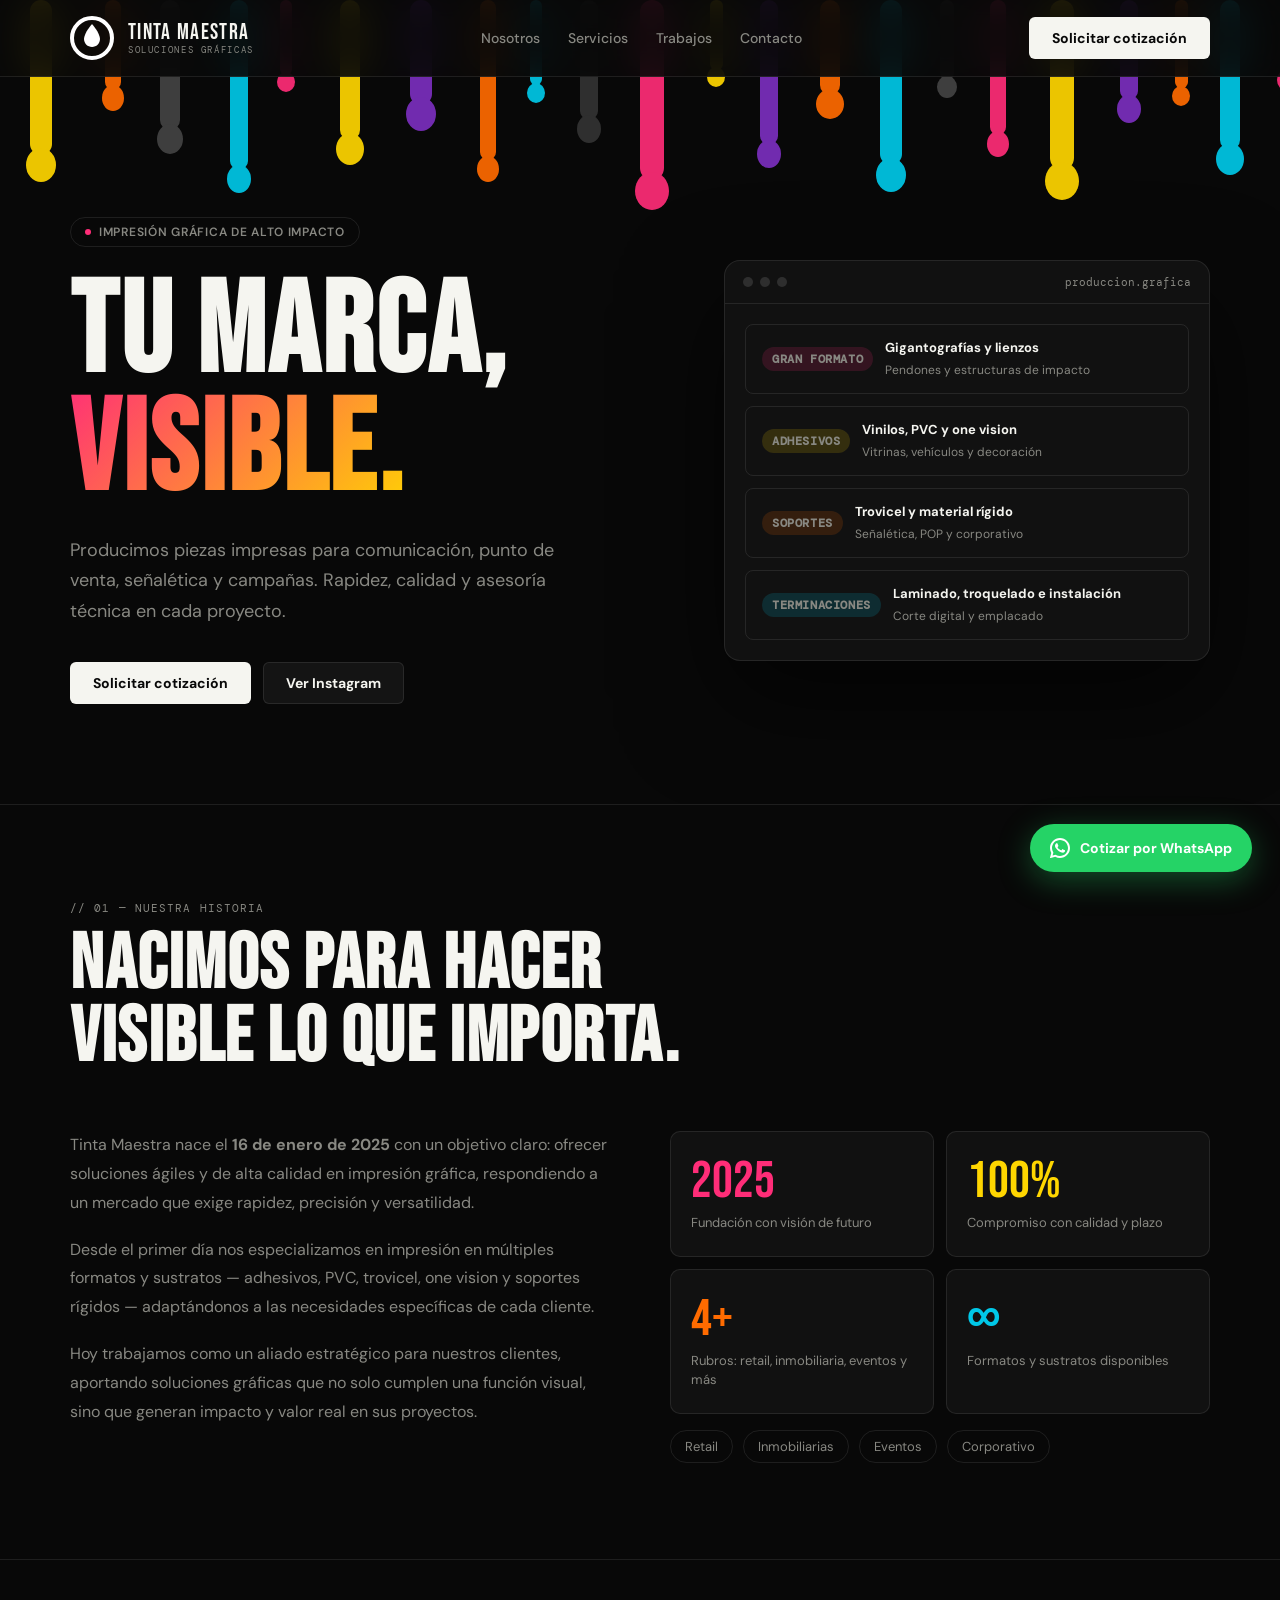
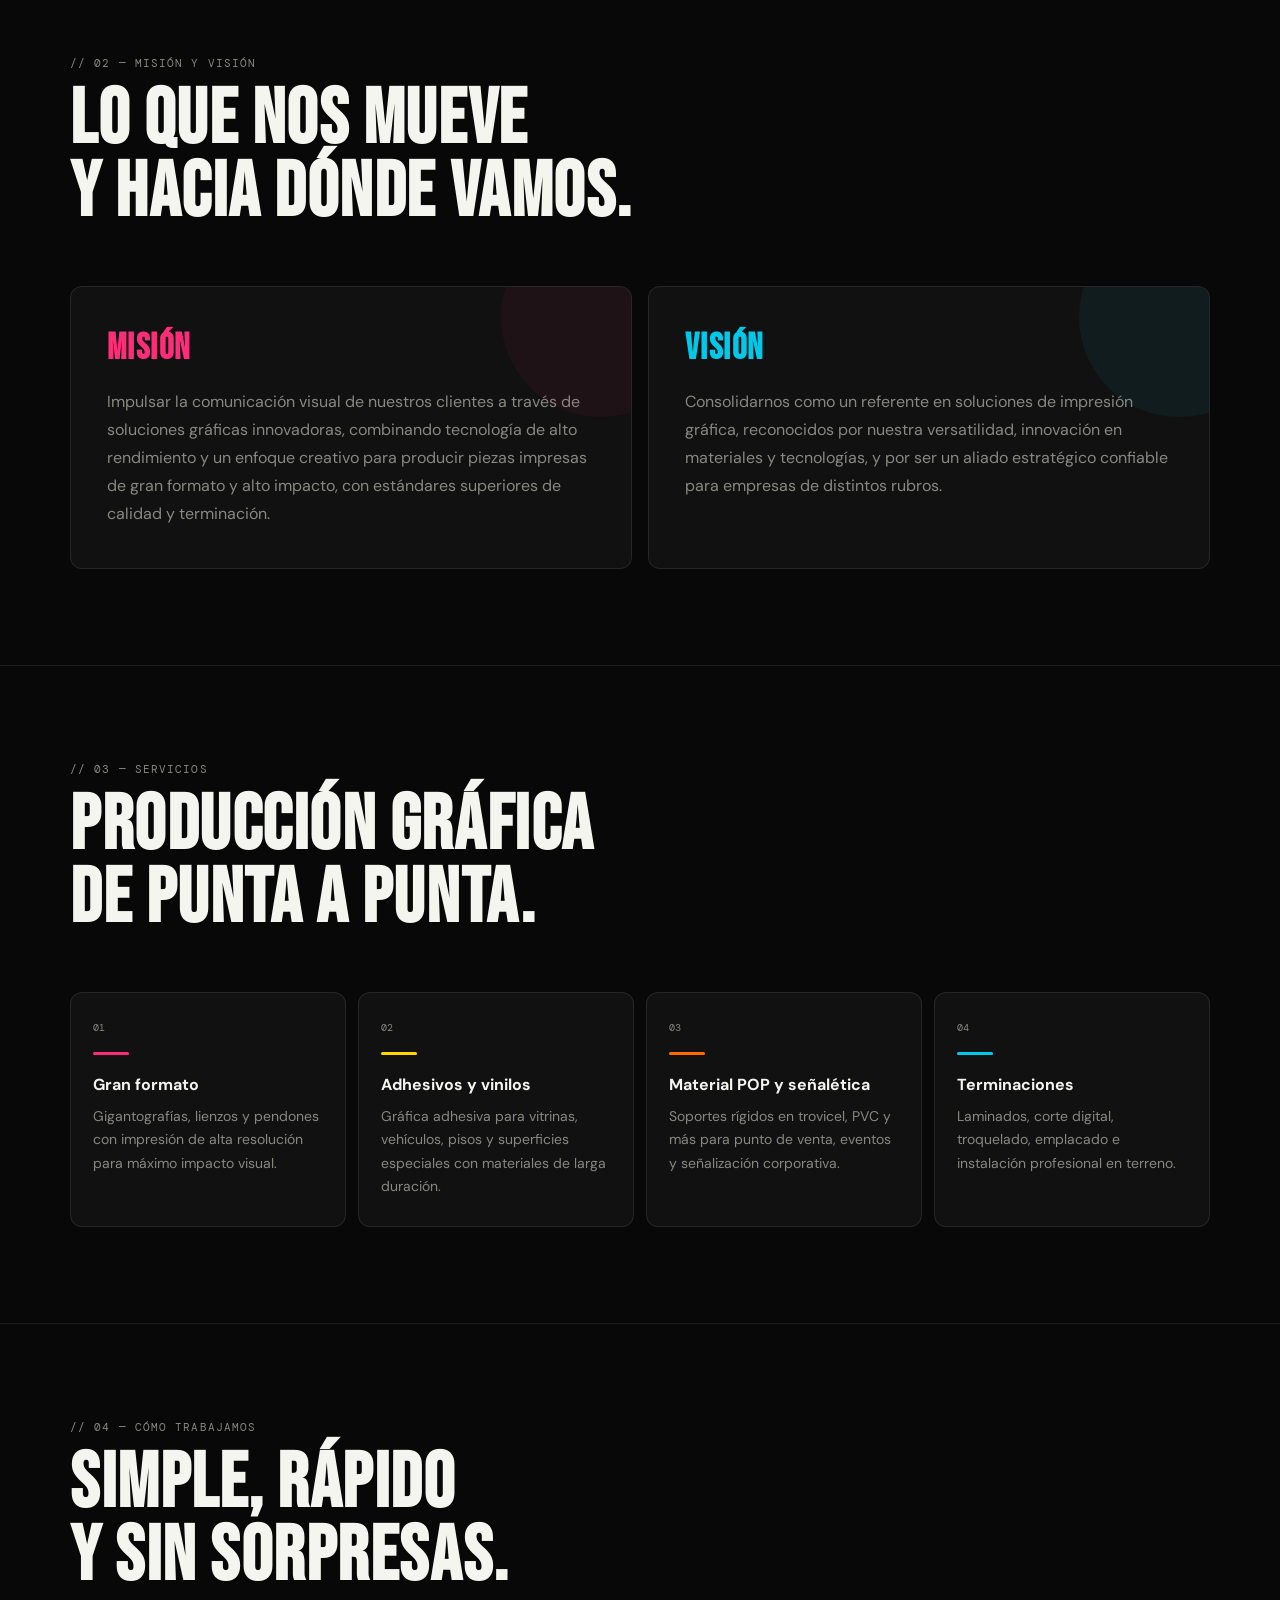
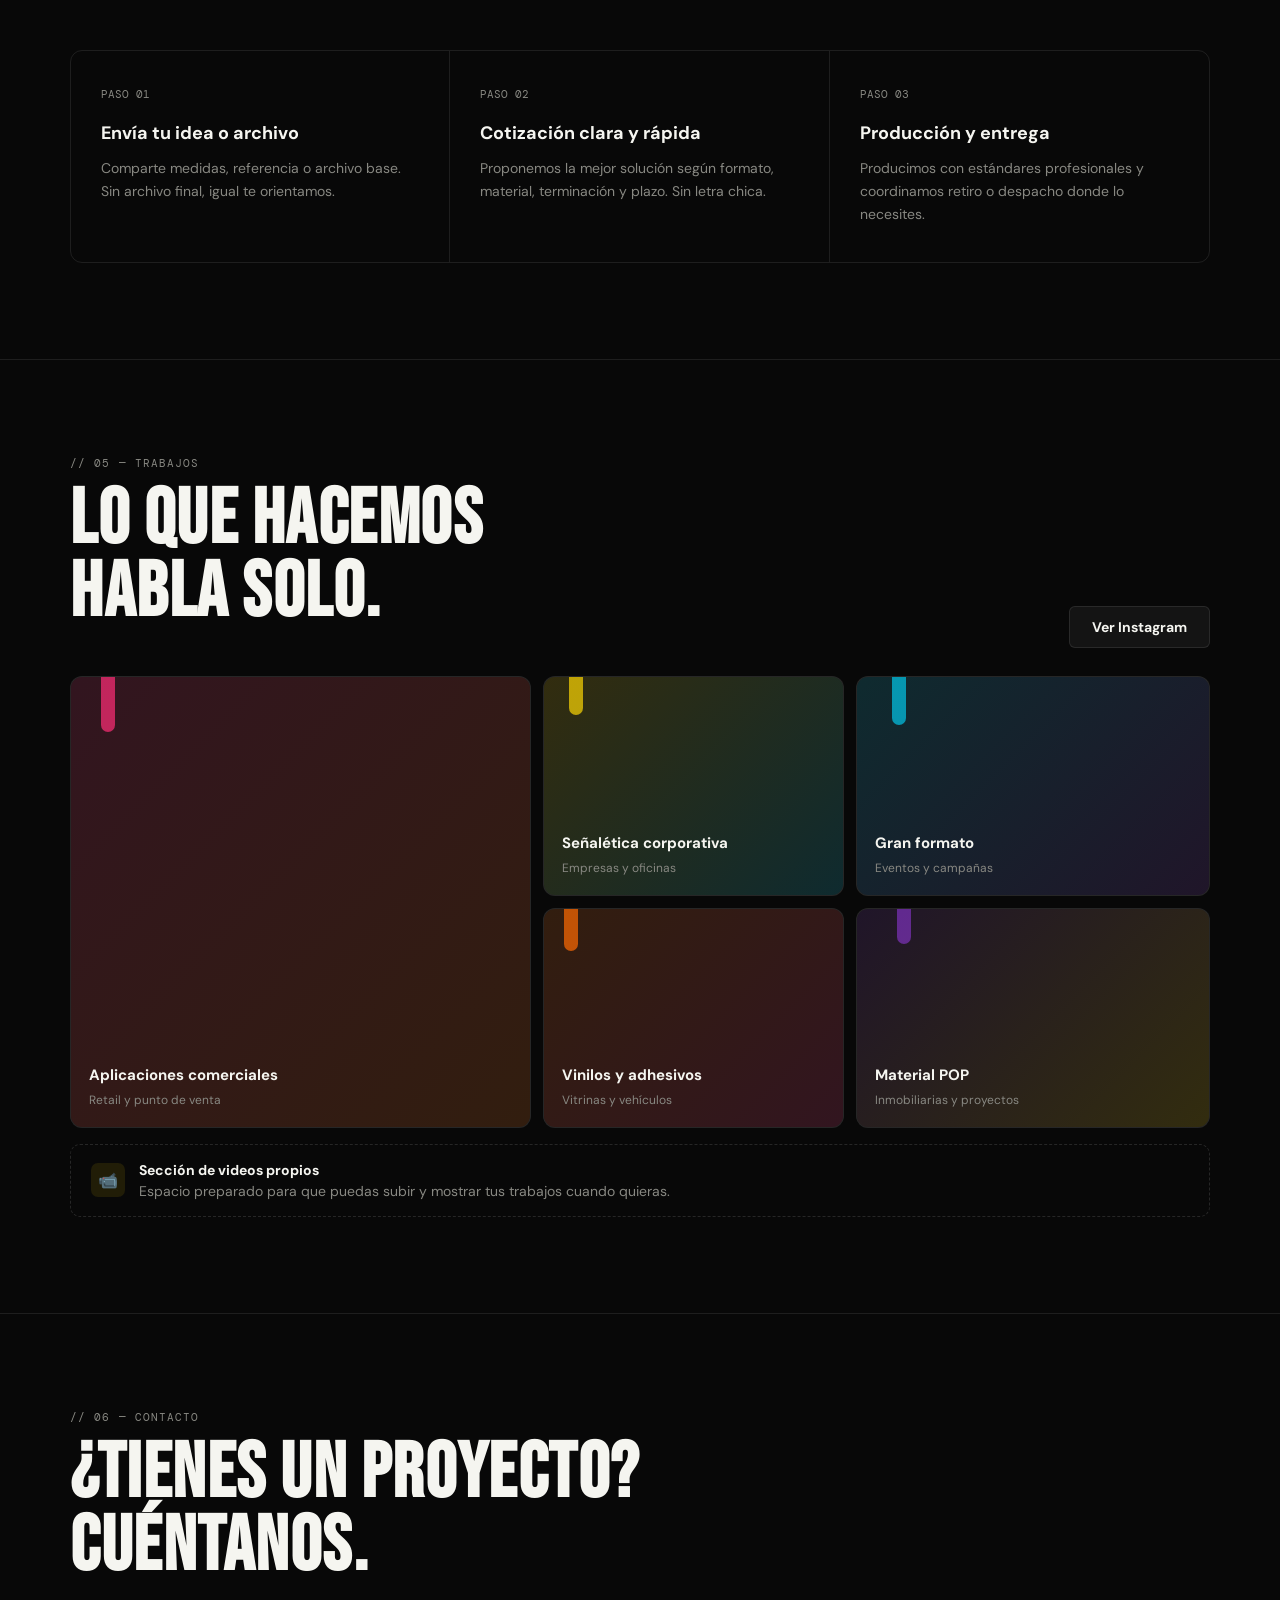
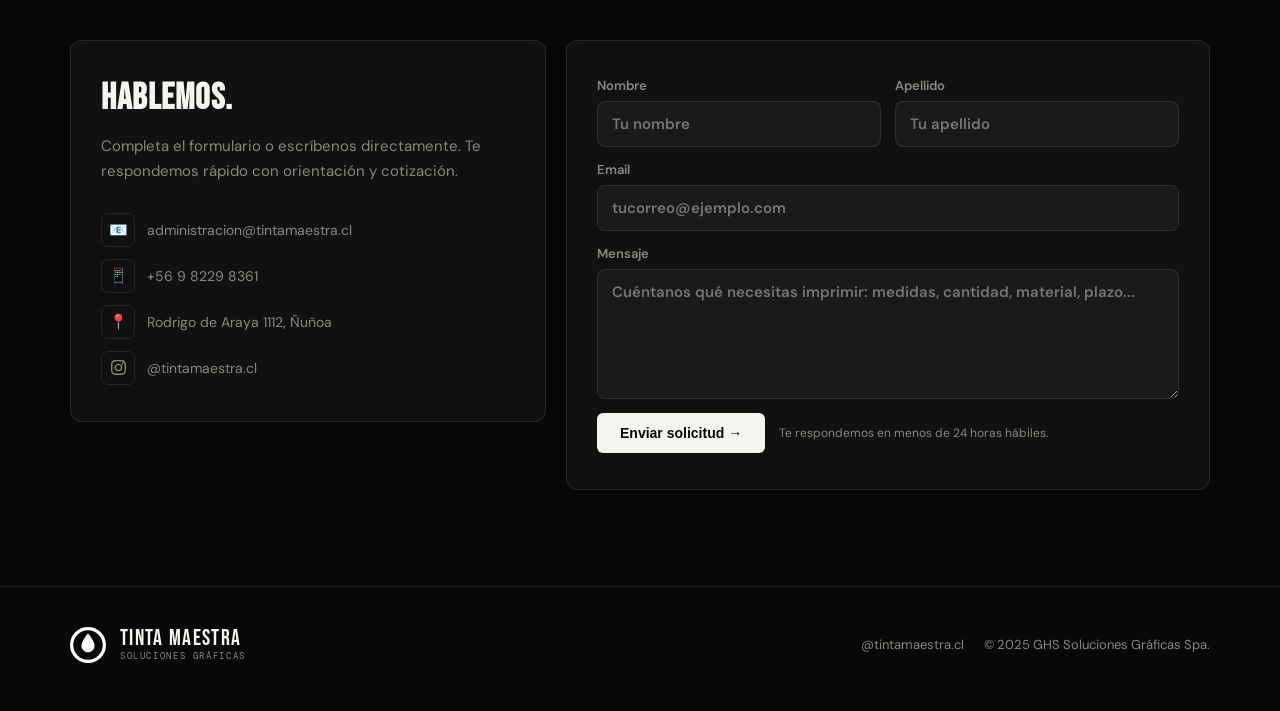
==== commit e8ede656: "revert: restore original demo1 landing" ====
--- a/demotintamaestra/index.html
+++ b/demotintamaestra/index.html
@@ -32,16 +32,19 @@
     }
     a { color: inherit; text-decoration: none; }
 
-    /* ── Drips full page bg ──────────────────────────────────── */
-    .drips-bg {
+    /* ── Drips fixed top ─────────────────────────────────────── */
+    .drips-fixed {
       position: fixed;
-      top: 0; left: 0;
-      width: 100%; height: 100%;
-      object-fit: cover;
-      object-position: top center;
-      opacity: 0.14;
+      top: 0; left: 0; right: 0;
+      height: 260px;
       pointer-events: none;
-      z-index: 0;
+      z-index: 50;
+      overflow: hidden;
+    }
+    .drips-fixed svg {
+      width: 100%;
+      height: 100%;
+      opacity: 0.92;
     }
 
     /* ── Nav ─────────────────────────────────────────────────── */
@@ -124,8 +127,19 @@
 
     /* ── Hero ────────────────────────────────────────────────── */
     .hero-wrap {
-      padding: 120px 0 100px;
+      position: relative;
+      padding: 140px 0 100px;
       overflow: hidden;
+    }
+    /* dark fade so drips don't cover hero text */
+    .hero-wrap::before {
+      content: '';
+      position: absolute;
+      top: 0; left: 0; right: 0;
+      height: 260px;
+      background: linear-gradient(to bottom, rgba(8,8,8,0.55) 0%, transparent 100%);
+      z-index: 1;
+      pointer-events: none;
     }
     .hero-grid {
       display: grid;
@@ -568,6 +582,84 @@
 </head>
 <body>
 
+  <!-- ── Drips fixed at top ──────────────────────────────────── -->
+  <div class="drips-fixed" aria-hidden="true">
+    <svg viewBox="0 0 1440 260" preserveAspectRatio="xMidYMin slice" xmlns="http://www.w3.org/2000/svg">
+      <!-- each drip: rect body + circle drop at bottom -->
+      <!-- pink 1 -->
+      <rect x="40" y="0" width="18" height="110" rx="9" fill="#FF2D78"/>
+      <ellipse cx="49" cy="118" rx="12" ry="14" fill="#FF2D78"/>
+      <!-- yellow 1 -->
+      <rect x="110" y="0" width="22" height="155" rx="11" fill="#FFD600"/>
+      <ellipse cx="121" cy="165" rx="15" ry="17" fill="#FFD600"/>
+      <!-- orange 1 -->
+      <rect x="185" y="0" width="16" height="90" rx="8" fill="#FF6B00"/>
+      <ellipse cx="193" cy="98" rx="11" ry="13" fill="#FF6B00"/>
+      <!-- dark gray -->
+      <rect x="240" y="0" width="20" height="130" rx="10" fill="#444"/>
+      <ellipse cx="250" cy="139" rx="13" ry="15" fill="#444"/>
+      <!-- cyan 1 -->
+      <rect x="310" y="0" width="18" height="170" rx="9" fill="#00C8E8"/>
+      <ellipse cx="319" cy="179" rx="12" ry="14" fill="#00C8E8"/>
+      <!-- pink 2 small -->
+      <rect x="360" y="0" width="12" height="75" rx="6" fill="#FF2D78"/>
+      <ellipse cx="366" cy="82" rx="9" ry="10" fill="#FF2D78"/>
+      <!-- yellow 2 -->
+      <rect x="420" y="0" width="20" height="140" rx="10" fill="#FFD600"/>
+      <ellipse cx="430" cy="149" rx="14" ry="16" fill="#FFD600"/>
+      <!-- purple -->
+      <rect x="490" y="0" width="22" height="105" rx="11" fill="#7B2FBE"/>
+      <ellipse cx="501" cy="114" rx="15" ry="17" fill="#7B2FBE"/>
+      <!-- orange 2 -->
+      <rect x="560" y="0" width="16" height="160" rx="8" fill="#FF6B00"/>
+      <ellipse cx="568" cy="169" rx="11" ry="13" fill="#FF6B00"/>
+      <!-- cyan 2 small -->
+      <rect x="610" y="0" width="12" height="85" rx="6" fill="#00C8E8"/>
+      <ellipse cx="616" cy="93" rx="9" ry="10" fill="#00C8E8"/>
+      <!-- dark gray 2 -->
+      <rect x="660" y="0" width="18" height="120" rx="9" fill="#333"/>
+      <ellipse cx="669" cy="129" rx="12" ry="14" fill="#333"/>
+      <!-- pink 3 big -->
+      <rect x="720" y="0" width="24" height="180" rx="12" fill="#FF2D78"/>
+      <ellipse cx="732" cy="191" rx="17" ry="19" fill="#FF2D78"/>
+      <!-- yellow 3 small -->
+      <rect x="790" y="0" width="13" height="70" rx="6" fill="#FFD600"/>
+      <ellipse cx="796" cy="77" rx="9" ry="10" fill="#FFD600"/>
+      <!-- purple 2 -->
+      <rect x="840" y="0" width="18" height="145" rx="9" fill="#7B2FBE"/>
+      <ellipse cx="849" cy="154" rx="12" ry="14" fill="#7B2FBE"/>
+      <!-- orange 3 -->
+      <rect x="900" y="0" width="20" height="95" rx="10" fill="#FF6B00"/>
+      <ellipse cx="910" cy="104" rx="14" ry="15" fill="#FF6B00"/>
+      <!-- cyan 3 big -->
+      <rect x="960" y="0" width="22" height="165" rx="11" fill="#00C8E8"/>
+      <ellipse cx="971" cy="175" rx="15" ry="17" fill="#00C8E8"/>
+      <!-- dark gray 3 small -->
+      <rect x="1020" y="0" width="14" height="80" rx="7" fill="#444"/>
+      <ellipse cx="1027" cy="87" rx="10" ry="11" fill="#444"/>
+      <!-- pink 4 -->
+      <rect x="1070" y="0" width="16" height="135" rx="8" fill="#FF2D78"/>
+      <ellipse cx="1078" cy="144" rx="11" ry="13" fill="#FF2D78"/>
+      <!-- yellow 4 big -->
+      <rect x="1130" y="0" width="24" height="170" rx="12" fill="#FFD600"/>
+      <ellipse cx="1142" cy="181" rx="17" ry="19" fill="#FFD600"/>
+      <!-- purple 3 -->
+      <rect x="1200" y="0" width="18" height="100" rx="9" fill="#7B2FBE"/>
+      <ellipse cx="1209" cy="109" rx="12" ry="14" fill="#7B2FBE"/>
+      <!-- orange 4 small -->
+      <rect x="1255" y="0" width="13" height="88" rx="6" fill="#FF6B00"/>
+      <ellipse cx="1261" cy="96" rx="9" ry="10" fill="#FF6B00"/>
+      <!-- cyan 4 -->
+      <rect x="1300" y="0" width="20" height="150" rx="10" fill="#00C8E8"/>
+      <ellipse cx="1310" cy="159" rx="14" ry="16" fill="#00C8E8"/>
+      <!-- pink 5 small -->
+      <rect x="1360" y="0" width="14" height="72" rx="7" fill="#FF2D78"/>
+      <ellipse cx="1367" cy="80" rx="10" ry="11" fill="#FF2D78"/>
+      <!-- yellow 5 -->
+      <rect x="1400" y="0" width="18" height="120" rx="9" fill="#FFD600"/>
+      <ellipse cx="1409" cy="129" rx="12" ry="14" fill="#FFD600"/>
+    </svg>
+  </div>
 
   <!-- WhatsApp float -->
   <a class="wa-float" href="https://wa.me/56982298361?text=Hola%20Tinta%20Maestra%2C%20quisiera%20cotizar%20un%20trabajo." target="_blank" rel="noreferrer" aria-label="Contactar por WhatsApp">
@@ -601,12 +693,9 @@
 
   <main>
 
-    <!-- Gotas fondo completo -->
-    <img src="gotas.png" class="drips-bg" alt="" aria-hidden="true" />
-
     <!-- HERO -->
     <div class="hero-wrap">
-      <div class="shell hero-grid" style="position:relative;z-index:1">
+      <div class="shell hero-grid">
         <div>
           <div class="eyebrow">
             <span class="eyebrow-dot"></span>
